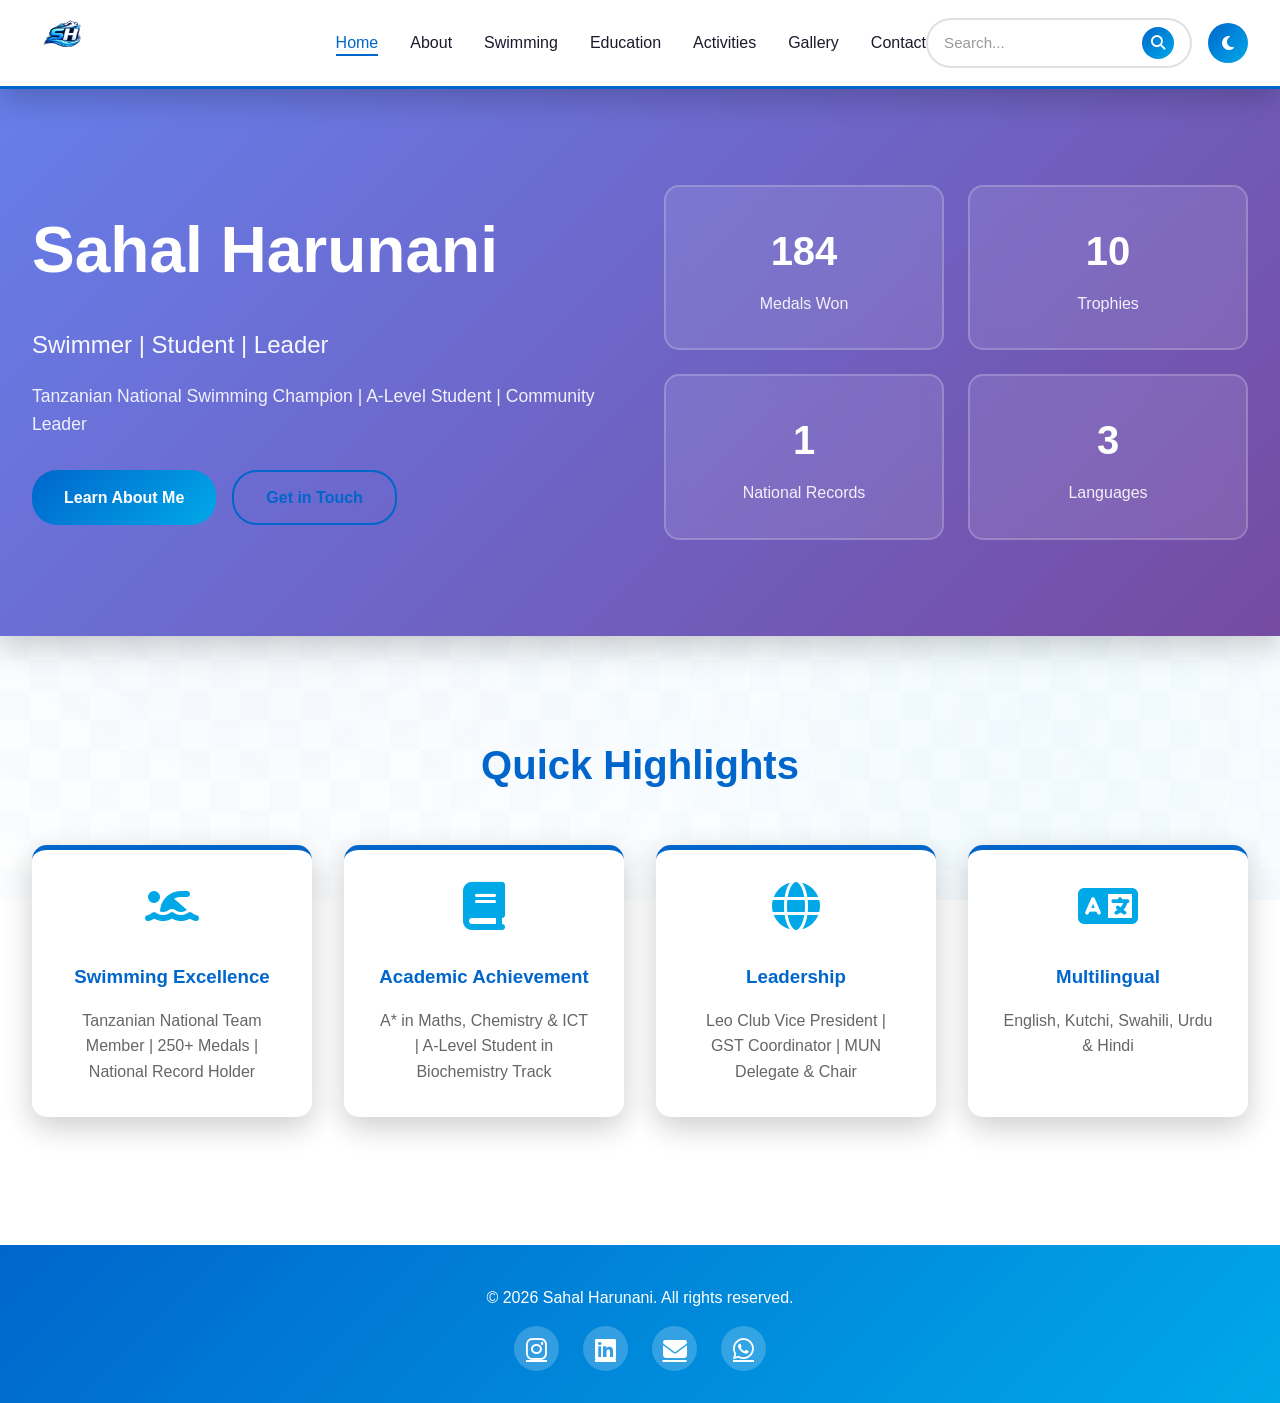
==== index.html @ bb8c703b "Update index.html" ====
<!DOCTYPE html>
<html lang="en">
<head>
    <meta charset="UTF-8">
    <meta name="viewport" content="width=device-width, initial-scale=1.0">
    <title>Sahal Harunani - Portfolio</title>
    <link rel="stylesheet" href="styles.css">
    <link rel="stylesheet" href="https://cdnjs.cloudflare.com/ajax/libs/font-awesome/6.4.0/css/all.min.css">
    <link rel="icon" type="image/x-icon" href="favicon.ico">
</head>
<body>
    <nav class="navbar">
    <div class="nav-container">
        <div class="nav-logo">
            <a href="index.html"><img src="sahallogo.png" style="width: 20%; height: 20%;"><img></a>
        </div>
        <ul class="nav-menu">
            <li><a href="index.html" class="nav-link">Home</a></li>
            <li><a href="about.html" class="nav-link">About</a></li>
            <li><a href="swimming.html" class="nav-link">Swimming</a></li>
            <li><a href="education.html" class="nav-link">Education</a></li>
            <li><a href="activities.html" class="nav-link">Activities</a></li>
            <li><a href="gallery.html" class="nav-link">Gallery</a></li>
            <li><a href="contact.html" class="nav-link">Contact</a></li>
        </ul>
        <div class="nav-controls">
            <div class="search-box-nav">
                <input type="text" id="global-search" class="search-input-nav" placeholder="Search...">
                <button id="search-btn-nav" class="search-btn-nav" title="Search">
                    <i class="fas fa-search"></i>
                </button>
            </div>
            <button id="theme-toggle" class="theme-toggle" title="Toggle Dark Mode">
                <i class="fas fa-moon"></i>
            </button>
            <div class="hamburger">
                <span></span>
                <span></span>
                <span></span>
            </div>
        </div>
    </div>
</nav>

    <section class="hero">
        <div class="hero-content">
            <h1>Sahal Harunani</h1>
            <p class="tagline">Swimmer | Student | Leader</p>
            <p class="subtitle">Tanzanian National Swimming Champion | A-Level Student | Community Leader</p>
            <div class="hero-buttons">
                <a href="about.html" class="btn btn-primary">Learn About Me</a>
                <a href="contact.html" class="btn btn-secondary">Get in Touch</a>
            </div>
        </div>
        <div class="hero-stats">
            <div class="stat-card">
                <h3>250+</h3>
                <p>Medals Won</p>
            </div>
            <div class="stat-card">
                <h3>14</h3>
                <p>Trophies</p>
            </div>
            <div class="stat-card">
                <h3>2</h3>
                <p>National Records </p>
            </div>
            <div class="stat-card">
                <h3>5</h3>
                <p>Languages</p>
            </div>
        </div>
    </section>

    <section class="highlights">
        <h2>Quick Highlights</h2>
        <div class="highlights-grid">
            <div class="highlight-card">
                <i class="fas fa-swimmer"></i>
                <h3>Swimming Excellence</h3>
                <p>Tanzanian National Team Member | 250+ Medals | National Record Holder</p>
            </div>
            <div class="highlight-card">
                <i class="fas fa-book"></i>
                <h3>Academic Achievement</h3>
                <p>A* in Maths, Chemistry & ICT | A-Level Student in Biochemistry Track</p>
            </div>
            <div class="highlight-card">
                <i class="fas fa-globe"></i>
                <h3>Leadership</h3>
                <p>Leo Club Vice President | GST Coordinator | MUN Delegate & Chair</p>
            </div>
            <div class="highlight-card">
                <i class="fas fa-language"></i>
                <h3>Multilingual</h3>
                <p>English, Kutchi, Swahili, Urdu & Hindi</p>
            </div>
        </div>
    </section>

    <footer class="footer">
        <div class="footer-content">
            <p>&copy; 2026 Sahal Harunani. All rights reserved.</p>
            <div class="social-links">
                <a href="https://instagram.com/sahal_harunani08" target="_blank" title="Instagram">
                    <i class="fab fa-instagram"></i>
                </a>
                <a href="https://linkedin.com/in/sahal-harunani-387bb63b5" target="_blank" title="LinkedIn">
                    <i class="fab fa-linkedin"></i>
                </a>
                <a href="mailto:sahalharunani@gmail.com" title="Email">
                    <i class="fas fa-envelope"></i>
                </a>
                <a href="https://wa.me/255787596678" target="_blank" title="WhatsApp">
                    <i class="fab fa-whatsapp"></i>
                </a>
            </div>
        </div>
    </footer>

    <script src="script.js"></script>
</body>
</html>
---- styles.css ----
/* ===== Root Variables ===== */
:root {
    --primary-color: #0066cc;
    --secondary-color: #00a8e8;
    --accent-color: #ff6b6b;
    --success-color: #2ecc71;
    --warning-color: #f39c12;
    --danger-color: #e74c3c;
    --dark-bg: #1a1a2e;
    --dark-text: #ffffff;
    --light-bg: #ffffff;
    --light-text: #1a1a2e;
    --border-color: #e0e0e0;
    --shadow: 0 10px 30px rgba(0, 0, 0, 0.2);
    --transition: all 0.3s ease;
}

/* Light Mode (Default) */
body {
    font-family: 'Segoe UI', Tahoma, Geneva, Verdana, sans-serif;
    line-height: 1.6;
    color: var(--light-text);
    background-color: var(--light-bg);
    transition: var(--transition);
    margin: 0;
    padding: 0;
    overflow-x: hidden;
}

/* Dark Mode */
body.dark-mode {
    background-color: var(--dark-bg);
    color: var(--dark-text);
}

body.dark-mode .navbar {
    background-color: #0f0f23;
    box-shadow: 0 5px 20px rgba(0, 102, 204, 0.1);
}

body.dark-mode .nav-menu a {
    color: #e0e0e0;
}

body.dark-mode .nav-menu a:hover,
body.dark-mode .nav-menu a.active {
    color: var(--secondary-color);
}

body.dark-mode .footer {
    background: linear-gradient(135deg, #0f0f23, #16213e);
    color: #e0e0e0;
}

body.dark-mode .btn-secondary {
    background-color: transparent;
    border-color: #e0e0e0;
    color: #e0e0e0;
}

body.dark-mode .btn-secondary:hover {
    background-color: #e0e0e0;
    color: #1a1a2e;
}

body.dark-mode .card,
body.dark-mode .detail-box,
body.dark-mode .aspiration-card,
body.dark-mode .commitment-card,
body.dark-mode .info-card,
body.dark-mode .contact-form,
body.dark-mode .achievement-card,
body.dark-mode .highlight-card,
body.dark-mode .timeline-content,
body.dark-mode .edu-details,
body.dark-mode .activity-section,
body.dark-mode .volunteer-role,
body.dark-mode .philosophy-card,
body.dark-mode .intro-card,
body.dark-mode .location-card,
body.dark-mode .language-detailed-card,
body.dark-mode .attribute-card,
body.dark-mode .highlight-content,
body.dark-mode .fact-box {
    background-color: #16213e;
    color: #e0e0e0;
    border-color: #0066cc;
}

body.dark-mode .form-group input,
body.dark-mode .form-group textarea {
    background-color: #0f0f23;
    color: #e0e0e0;
    border-color: #0066cc;
}

body.dark-mode .form-group input::placeholder,
body.dark-mode .form-group textarea::placeholder {
    color: #888;
}

body.dark-mode .grade-item {
    background: #0f0f23;
    color: #e0e0e0;
}

body.dark-mode .proficiency {
    background: #0f0f23;
}

body.dark-mode .location-card p,
body.dark-mode .language-description,
body.dark-mode .attribute-card p,
body.dark-mode .highlight-content p,
body.dark-mode .fact-box p,
body.dark-mode .intro-text {
    color: #b0b0b0;
}

body.dark-mode .location-card h3,
body.dark-mode .attribute-card h3,
body.dark-mode .highlight-content h3 {
    color: var(--secondary-color);
}

body.dark-mode .highlight-year {
    color: var(--secondary-color);
}

/* ===== Navigation ===== */
.navbar {
    background-color: var(--light-bg);
    padding: 1rem 0;
    box-shadow: var(--shadow);
    position: sticky;
    top: 0;
    z-index: 1000;
    border-bottom: 3px solid var(--primary-color);
    transition: var(--transition);
}

.nav-container {
    display: flex;
    justify-content: space-between;
    align-items: center;
    max-width: 1400px;
    margin: 0 auto;
    padding: 0 2rem;
}

.nav-logo a {
    font-size: 1.8rem;
    font-weight: bold;
    color: var(--primary-color);
    text-decoration: none;
    transition: var(--transition);
    background: linear-gradient(135deg, var(--primary-color), var(--secondary-color));
    -webkit-background-clip: text;
    -webkit-text-fill-color: transparent;
    background-clip: text;
}

.nav-logo a:hover {
    transform: scale(1.1);
}

.nav-menu {
    display: flex;
    list-style: none;
    gap: 2rem;
    margin: 0;
    padding: 0;
}

.nav-link {
    text-decoration: none;
    color: var(--light-text);
    font-weight: 500;
    position: relative;
    transition: var(--transition);
}

.nav-link:hover,
.nav-link.active {
    color: var(--primary-color);
}

.nav-link::after {
    content: '';
    position: absolute;
    bottom: -5px;
    left: 0;
    width: 0;
    height: 2px;
    background-color: var(--primary-color);
    transition: var(--transition);
}

.nav-link:hover::after,
.nav-link.active::after {
    width: 100%;
}

.nav-controls {
    display: flex;
    gap: 1rem;
    align-items: center;
}

.theme-toggle {
    background: linear-gradient(135deg, var(--primary-color), var(--secondary-color));
    border: none;
    color: white;
    width: 40px;
    height: 40px;
    border-radius: 50%;
    cursor: pointer;
    font-size: 1rem;
    transition: var(--transition);
    display: flex;
    align-items: center;
    justify-content: center;
}

.theme-toggle:hover {
    transform: scale(1.1) rotate(20deg);
}

.hamburger {
    display: none;
    flex-direction: column;
    cursor: pointer;
}

.hamburger span {
    width: 25px;
    height: 3px;
    background-color: var(--primary-color);
    margin: 5px 0;
    transition: var(--transition);
    border-radius: 5px;
}

/* ===== SEARCH BOX NAVIGATION ===== */
.search-box-nav {
    display: flex;
    align-items: center;
    gap: 0.5rem;
    background: white;
    border: 2px solid var(--border-color);
    border-radius: 25px;
    padding: 0.4rem 1rem;
    transition: var(--transition);
}

.search-box-nav:hover {
    border-color: var(--primary-color);
    box-shadow: 0 5px 15px rgba(0, 102, 204, 0.2);
}

.search-box-nav:focus-within {
    border-color: var(--primary-color);
    box-shadow: 0 5px 20px rgba(0, 102, 204, 0.3);
}

.search-input-nav {
    flex: 1;
    min-width: 150;
    border: none;
    background: transparent;
    color: var(--light-text);
    font-size: 0.95rem;
    outline: none;
    padding: 0.5rem 0;
}

.search-input-nav::placeholder {
    color: #999;
}

.search-btn-nav {
    background: linear-gradient(135deg, var(--primary-color), var(--secondary-color));
    border: none;
    color: white;
    width: 32px;
    height: 32px;
    border-radius: 50%;
    cursor: pointer;
    display: flex;
    align-items: center;
    justify-content: center;
    transition: var(--transition);
    font-size: 0.9rem;
}

.search-btn-nav:hover {
    transform: scale(1.1);
    box-shadow: 0 5px 15px rgba(0, 102, 204, 0.3);
}

.search-btn-nav:active {
    transform: scale(0.95);
}

/* Dark Mode Search Box */
body.dark-mode .search-box-nav {
    background: #0f0f23;
    border-color: #0066cc;
}

body.dark-mode .search-box-nav:hover {
    border-color: var(--secondary-color);
}

body.dark-mode .search-box-nav:focus-within {
    border-color: var(--secondary-color);
    box-shadow: 0 5px 20px rgba(0, 168, 232, 0.3);
}

body.dark-mode .search-input-nav {
    color: #e0e0e0;
}

body.dark-mode .search-input-nav::placeholder {
    color: #666;
}

/* Search Results Modal */
.search-results-modal {
    position: fixed;
    top: 70px;
    left: 0;
    right: 0;
    background: white;
    border-bottom: 2px solid var(--primary-color);
    max-height: 600px;
    overflow-y: auto;
    z-index: 999;
    display: none;
    box-shadow: 0 10px 40px rgba(0, 0, 0, 0.15);
    animation: slideDown 0.3s ease-out;
}

.search-results-modal.active {
    display: block;
}

.search-results-container {
    max-width: 1400px;
    margin: 0 auto;
    padding: 2rem;
}

.search-results-header {
    display: flex;
    justify-content: space-between;
    align-items: center;
    margin-bottom: 1.5rem;
    padding-bottom: 1rem;
    border-bottom: 2px solid var(--border-color);
}

.search-results-header h3 {
    margin: 0;
    color: var(--primary-color);
    font-size: 1.3rem;
}

.search-close-btn {
    background: none;
    border: none;
    font-size: 1.5rem;
    color: #999;
    cursor: pointer;
    transition: var(--transition);
}

.search-close-btn:hover {
    color: var(--primary-color);
}

.search-results-grid {
    display: grid;
    grid-template-columns: repeat(auto-fit, minmax(300px, 1fr));
    gap: 1.5rem;
}

.search-result-item {
    background: white;
    border: 2px solid var(--border-color);
    border-radius: 10px;
    padding: 1.5rem;
    transition: var(--transition);
    cursor: pointer;
}

.search-result-item:hover {
    border-color: var(--primary-color);
    box-shadow: 0 10px 25px rgba(0, 102, 204, 0.2);
    transform: translateY(-5px);
}

.search-result-title {
    color: var(--primary-color);
    font-weight: 600;
    font-size: 1.1rem;
    margin: 0 0 0.5rem 0;
}

.search-result-category {
    display: inline-block;
    background: var(--primary-color);
    color: white;
    padding: 0.3rem 0.8rem;
    border-radius: 15px;
    font-size: 0.8rem;
    font-weight: 600;
    margin-bottom: 0.8rem;
}

.search-result-text {
    color: #666;
    font-size: 0.95rem;
    margin: 0;
    line-height: 1.5;
}

.search-no-results {
    text-align: center;
    padding: 2rem;
    color: #999;
}

.search-no-results i {
    font-size: 3rem;
    margin-bottom: 1rem;
    opacity: 0.5;
}

/* Dark Mode Search Results */
body.dark-mode .search-results-modal {
    background: #16213e;
    border-bottom-color: var(--secondary-color);
}

body.dark-mode .search-results-header {
    border-bottom-color: #0f0f23;
}

body.dark-mode .search-results-header h3 {
    color: var(--secondary-color);
}

body.dark-mode .search-result-item {
    background: #0f0f23;
    border-color: #0066cc;
}

body.dark-mode .search-result-item:hover {
    border-color: var(--secondary-color);
    box-shadow: 0 10px 25px rgba(0, 168, 232, 0.2);
}

body.dark-mode .search-result-title {
    color: var(--secondary-color);
}

body.dark-mode .search-result-text {
    color: #b0b0b0;
}

body.dark-mode .search-no-results {
    color: #666;
}

/* ===== ELEGANT BACKGROUND DESIGN ===== */
body::before {
    content: '';
    position: fixed;
    top: 0;
    left: 0;
    width: 100%;
    height: 100%;
    background: 
        radial-gradient(circle at 20% 50%, rgba(0, 102, 204, 0.05) 0%, transparent 50%),
        radial-gradient(circle at 80% 80%, rgba(0, 168, 232, 0.05) 0%, transparent 50%),
        radial-gradient(circle at 40% 0%, rgba(102, 126, 234, 0.03) 0%, transparent 60%);
    pointer-events: none;
    z-index: -1;
}

body.dark-mode::before {
    background: 
        radial-gradient(circle at 20% 50%, rgba(0, 168, 232, 0.08) 0%, transparent 50%),
        radial-gradient(circle at 80% 80%, rgba(0, 102, 204, 0.08) 0%, transparent 50%),
        radial-gradient(circle at 40% 0%, rgba(102, 126, 234, 0.06) 0%, transparent 60%);
}

/* Subtle Pattern Background */
body::after {
    content: '';
    position: fixed;
    top: 0;
    left: 0;
    width: 100%;
    height: 100%;
    background-image: 
        linear-gradient(45deg, rgba(0, 102, 204, 0.01) 25%, transparent 25%),
        linear-gradient(-45deg, rgba(0, 102, 204, 0.01) 25%, transparent 25%),
        linear-gradient(45deg, transparent 75%, rgba(0, 102, 204, 0.01) 75%),
        linear-gradient(-45deg, transparent 75%, rgba(0, 102, 204, 0.01) 75%);
    background-size: 60px 60px;
    background-position: 0 0, 0 30px, 30px -30px, -30px 0px;
    pointer-events: none;
    z-index: -1;
}

body.dark-mode::after {
    background-image: 
        linear-gradient(45deg, rgba(0, 168, 232, 0.02) 25%, transparent 25%),
        linear-gradient(-45deg, rgba(0, 168, 232, 0.02) 25%, transparent 25%),
        linear-gradient(45deg, transparent 75%, rgba(0, 168, 232, 0.02) 75%),
        linear-gradient(-45deg, transparent 75%, rgba(0, 168, 232, 0.02) 75%);
}

/* ===== MOBILE FIX (UPDATED) ===== */

@media (max-width: 768px) {
    .nav-container {
        display: flex;
        align-items: center;
        justify-content: space-between;
        flex-wrap: nowrap; /* ❗ keep everything in one line */
    }

    .nav-controls {
        display: flex;
        align-items: center;
        gap: 0.3rem;
    }

    .search-box-nav {
        display: flex;
        flex: 0 1 200px;   /* 🔥 controls width */
        max-width: 200px;
        padding: 0.2rem 0.4rem;
    }

    .search-input-nav {
        flex: 1;
        min-width: 0;  /* 🔥 fixes mobile overflow */
        font-size: 0.85rem;
    }

    .search-btn-nav {
        width: 26px;
        height: 26px;
        font-size: 0.75rem;
    }

    .nav-menu {
        gap: 0.8rem;
    }

    .search-results-modal {
        top: 60px;
    }

    .search-results-container {
        padding: 1.5rem;
    }

    .search-results-grid {
        grid-template-columns: 1fr;
    }
}

/* ===== Buttons ===== */
.btn {
    padding: 0.8rem 2rem;
    border: none;
    border-radius: 25px;
    cursor: pointer;
    font-size: 1rem;
    font-weight: 600;
    transition: var(--transition);
    display: inline-flex;
    align-items: center;
    justify-content: center;
    gap: 0.5rem;
    text-decoration: none;
}

.btn-primary {
    background: linear-gradient(135deg, var(--primary-color), var(--secondary-color));
    color: white;
}

.btn-primary:hover {
    transform: translateY(-3px);
    box-shadow: 0 15px 30px rgba(0, 102, 204, 0.4);
}

.btn-secondary {
    background-color: transparent;
    border: 2px solid var(--primary-color);
    color: var(--primary-color);
}

.btn-secondary:hover {
    background-color: var(--primary-color);
    color: white;
}

/* ===== Hero Section ===== */
.hero {
    background: linear-gradient(135deg, #667eea 0%, #764ba2 100%);
    color: white;
    padding: 6rem 2rem;
    text-align: center;
    display: grid;
    grid-template-columns: 1fr 1fr;
    gap: 3rem;
    align-items: center;
    box-shadow: var(--shadow);
}

.hero-content {
    text-align: left;
    animation: slideInLeft 0.8s ease-out;
}

.hero h1 {
    font-size: 4rem;
    margin: 0;
    margin-bottom: 0.5rem;
    font-weight: bold;
}

.tagline {
    font-size: 1.5rem;
    margin-bottom: 0.5rem;
    opacity: 0.95;
}

.subtitle {
    font-size: 1.1rem;
    margin-bottom: 2rem;
    opacity: 0.9;
}

.hero-buttons {
    display: flex;
    gap: 1rem;
    flex-wrap: wrap;
}

.hero-stats {
    display: grid;
    grid-template-columns: 1fr 1fr;
    gap: 1.5rem;
    animation: slideInRight 0.8s ease-out;
}

.stat-card {
    background: rgba(255, 255, 255, 0.1);
    padding: 2rem;
    border-radius: 15px;
    backdrop-filter: blur(10px);
    border: 2px solid rgba(255, 255, 255, 0.2);
    transition: var(--transition);
}

.stat-card:hover {
    background: rgba(255, 255, 255, 0.2);
    transform: translateY(-5px);
}

.stat-card h3 {
    font-size: 2.5rem;
    margin: 0 0 0.5rem 0;
    color: #fff;
}

.stat-card p {
    margin: 0;
    font-size: 1rem;
    opacity: 0.9;
}

/* ===== Highlights Section ===== */
.highlights {
    padding: 4rem 2rem;
    max-width: 1400px;
    margin: 0 auto;
}

.highlights h2,
.achievements-section h2,
.journey-timeline h2,
.aspirations-section h2,
.languages-section h2,
.competitions-section h2,
.pb-section h2,
.summary-section h2,
.activity-section h2,
.languages-intro-section h2,
.attributes-section h2,
.highlights-intro-section h2,
.vision-section h2,
.quick-facts-section h2,
.journey-section h2 {
    text-align: center;
    font-size: 2.5rem;
    margin-bottom: 3rem;
    color: var(--primary-color);
}

.highlights-grid {
    display: grid;
    grid-template-columns: repeat(auto-fit, minmax(250px, 1fr));
    gap: 2rem;
}

.highlight-card {
    background: white;
    padding: 2rem;
    border-radius: 15px;
    box-shadow: var(--shadow);
    text-align: center;
    transition: var(--transition);
    border-top: 5px solid var(--primary-color);
}

.highlight-card:hover {
    transform: translateY(-10px);
    box-shadow: 0 20px 40px rgba(0, 0, 0, 0.3);
}

.highlight-card i {
    font-size: 3rem;
    color: var(--secondary-color);
    margin-bottom: 1rem;
}

.highlight-card h3 {
    color: var(--primary-color);
    margin: 1rem 0;
}

.highlight-card p {
    color: #666;
    margin: 0;
}

/* ===== Page Header ===== */
.page-header {
    background: linear-gradient(135deg, var(--primary-color), var(--secondary-color));
    color: white;
    padding: 4rem 2rem;
    text-align: center;
    margin-bottom: 3rem;
}

.page-header h1 {
    font-size: 3rem;
    margin: 0 0 1rem 0;
    animation: slideDown 0.6s ease-out;
}

.page-header p {
    font-size: 1.2rem;
    margin: 0;
    opacity: 0.95;
}

/* ===== About Content ===== */
.about-content {
    max-width: 1100px;
    margin: 0 auto;
    padding: 2rem;
}

.intro-section {
    margin-bottom: 3rem;
}

.intro-card {
    background: white;
    padding: 3rem;
    border-radius: 15px;
    box-shadow: var(--shadow);
    border-left: 5px solid var(--primary-color);
    animation: slideInUp 0.6s ease-out;
}

.intro-card h2 {
    color: var(--primary-color);
    margin-top: 0;
    font-size: 2.2rem;
}

.intro-text {
    color: #555;
    line-height: 1.8;
    font-size: 1.1rem;
    margin: 0;
}

.intro-text strong {
    color: var(--primary-color);
}

/* ===== Journey Section ===== */
.journey-section {
    margin-bottom: 4rem;
}

.journey-section h2 {
    text-align: center;
    color: var(--primary-color);
    font-size: 2rem;
    margin-bottom: 2rem;
}

.journey-map {
    display: grid;
    grid-template-columns: repeat(auto-fit, minmax(280px, 1fr));
    gap: 2rem;
}

.location-card {
    background: white;
    padding: 2rem;
    border-radius: 15px;
    box-shadow: var(--shadow);
    text-align: center;
    transition: var(--transition);
    border-top: 5px solid var(--secondary-color);
}

.location-card:hover {
    transform: translateY(-10px);
    box-shadow: 0 20px 40px rgba(0, 0, 0, 0.3);
}

.location-icon {
    width: 80px;
    height: 80px;
    background: linear-gradient(135deg, var(--primary-color), var(--secondary-color));
    border-radius: 50%;
    display: flex;
    align-items: center;
    justify-content: center;
    margin: 0 auto 1rem;
    font-size: 2rem;
    color: white;
}

.location-card h3 {
    color: var(--primary-color);
    margin: 1rem 0 0.5rem 0;
}

.location-card p {
    color: #666;
    margin: 0.5rem 0;
    font-size: 0.95rem;
}

.timeline-date {
    font-weight: bold;
    color: var(--secondary-color);
    font-size: 0.9rem;
}

.description {
    color: #777;
    font-size: 0.95rem;
    line-height: 1.6;
}

/* ===== Languages Intro Section ===== */
.languages-intro-section {
    margin-bottom: 4rem;
}

.languages-intro-section h2 {
    text-align: center;
    color: var(--primary-color);
    font-size: 2rem;
    margin-bottom: 1rem;
}

.section-intro {
    text-align: center;
    color: #666;
    font-size: 1.1rem;
    margin-bottom: 2rem;
    max-width: 700px;
    margin-left: auto;
    margin-right: auto;
}

.languages-detailed-grid {
    display: grid;
    grid-template-columns: repeat(auto-fit, minmax(220px, 1fr));
    gap: 2rem;
}

.language-detailed-card {
    background: white;
    padding: 2rem;
    border-radius: 15px;
    box-shadow: var(--shadow);
    position: relative;
    transition: var(--transition);
    border-top: 5px solid var(--primary-color);
}

.language-detailed-card.fluent {
    border-top-color: var(--success-color);
}

.language-detailed-card.advanced {
    border-top-color: var(--secondary-color);
}

.language-detailed-card.intermediate {
    border-top-color: var(--warning-color);
}

.language-detailed-card:hover {
    transform: translateY(-10px);
    box-shadow: 0 20px 40px rgba(0, 0, 0, 0.3);
}

.language-badge {
    position: absolute;
    top: 10px;
    right: 10px;
    padding: 0.4rem 0.8rem;
    background: linear-gradient(135deg, var(--primary-color), var(--secondary-color));
    color: white;
    border-radius: 20px;
    font-size: 0.75rem;
    font-weight: bold;
}

.language-detailed-card h3 {
    color: var(--primary-color);
    margin: 0 0 0.5rem 0;
    font-size: 1.3rem;
}

.language-description {
    color: #666;
    font-size: 0.95rem;
    margin-bottom: 1rem;
}

.language-level {
    background: #f0f0f0;
    height: 10px;
    border-radius: 10px;
    overflow: hidden;
}

.level-bar {
    height: 100%;
    background: linear-gradient(90deg, var(--primary-color), var(--secondary-color));
    border-radius: 10px;
    animation: slideRight 0.8s ease-out;
}

/* ===== Attributes Section ===== */
.attributes-section {
    margin-bottom: 4rem;
}

.attributes-section h2 {
    text-align: center;
    color: var(--primary-color);
    font-size: 2rem;
    margin-bottom: 2rem;
}

.attributes-grid {
    display: grid;
    grid-template-columns: repeat(auto-fit, minmax(250px, 1fr));
    gap: 2rem;
}

.attribute-card {
    background: white;
    padding: 2rem;
    border-radius: 15px;
    box-shadow: var(--shadow);
    text-align: center;
    transition: var(--transition);
    border-top: 5px solid var(--primary-color);
}

.attribute-card:hover {
    transform: translateY(-10px);
    box-shadow: 0 20px 40px rgba(0, 0, 0, 0.3);
}

.attribute-card i {
    font-size: 2.5rem;
    color: var(--secondary-color);
    margin-bottom: 1rem;
}

.attribute-card h3 {
    color: var(--primary-color);
    margin: 1rem 0;
}

.attribute-card p {
    color: #666;
    font-size: 0.95rem;
    line-height: 1.6;
}

/* ===== Highlights Timeline ===== */
.highlights-intro-section {
    margin-bottom: 4rem;
}

.highlights-intro-section h2 {
    text-align: center;
    color: var(--primary-color);
    font-size: 2rem;
    margin-bottom: 2rem;
}

.highlights-timeline {
    position: relative;
}

.highlights-timeline::before {
    content: '';
    position: absolute;
    left: 50%;
    top: 0;
    bottom: 0;
    width: 3px;
    background: linear-gradient(180deg, var(--primary-color), var(--secondary-color));
    transform: translateX(-50%);
}

.highlight-item {
    display: grid;
    grid-template-columns: 1fr 1fr;
    gap: 2rem;
    margin-bottom: 3rem;
    position: relative;
}

.highlight-item:nth-child(even) {
    direction: rtl;
}

.highlight-item:nth-child(even) .highlight-content {
    direction: ltr;
}

.highlight-year {
    text-align: right;
    font-size: 1.8rem;
    font-weight: bold;
    color: var(--primary-color);
    padding-right: 2rem;
    padding-top: 1rem;
}

.highlight-item:nth-child(even) .highlight-year {
    text-align: left;
    padding-right: 0;
    padding-left: 2rem;
}

.highlight-content {
    background: white;
    padding: 1.5rem;
    border-radius: 10px;
    box-shadow: var(--shadow);
    border-left: 5px solid var(--secondary-color);
    transition: var(--transition);
}

.highlight-content:hover {
    transform: translateY(-5px);
    box-shadow: 0 15px 30px rgba(0, 0, 0, 0.2);
}

.highlight-content h3 {
    color: var(--primary-color);
    margin-top: 0;
}

.highlight-content p {
    color: #666;
    margin: 0.5rem 0 0 0;
}

/* ===== Vision Section ===== */
.vision-section {
    margin-bottom: 4rem;
}

.vision-section h2 {
    text-align: center;
    color: var(--primary-color);
    font-size: 2rem;
    margin-bottom: 2rem;
}

.vision-grid {
    display: grid;
    grid-template-columns: repeat(auto-fit, minmax(250px, 1fr));
    gap: 2rem;
}

.vision-card {
    background: linear-gradient(135deg, #667eea 0%, #764ba2 100%);
    color: white;
    padding: 2rem;
    border-radius: 15px;
    box-shadow: var(--shadow);
    text-align: center;
    transition: var(--transition);
}

.vision-card:hover {
    transform: translateY(-10px);
    box-shadow: 0 20px 40px rgba(102, 126, 234, 0.4);
}

.vision-card h3 {
    margin: 0 0 1rem 0;
    font-size: 1.3rem;
}

.vision-card p {
    margin: 0;
    opacity: 0.95;
    line-height: 1.6;
}

/* ===== Quick Facts Section ===== */
.quick-facts-section {
    margin-bottom: 3rem;
}

.quick-facts-section h2 {
    text-align: center;
    color: var(--primary-color);
    font-size: 2rem;
    margin-bottom: 2rem;
}

.facts-grid {
    display: grid;
    grid-template-columns: repeat(auto-fit, minmax(200px, 1fr));
    gap: 1.5rem;
}

.fact-box {
    background: white;
    padding: 1.5rem;
    border-radius: 10px;
    box-shadow: var(--shadow);
    text-align: center;
    transition: var(--transition);
    border-top: 4px solid var(--secondary-color);
}

.fact-box:hover {
    transform: translateY(-5px);
    box-shadow: 0 15px 30px rgba(0, 0, 0, 0.2);
}

.fact-box i {
    font-size: 2rem;
    color: var(--secondary-color);
    margin-bottom: 0.5rem;
    display: block;
}

.fact-box p {
    color: #555;
    margin: 0;
    line-height: 1.6;
}

.fact-box strong {
    color: var(--primary-color);
}

/* ===== Swimming Content ===== */
.swimming-content {
    max-width: 1100px;
    margin: 0 auto;
    padding: 2rem;
}

.journey-timeline {
    margin-bottom: 4rem;
}

.journey-timeline h2 {
    color: var(--primary-color);
    font-size: 2rem;
    margin-bottom: 2rem;
}

.timeline-item {
    display: grid;
    grid-template-columns: 120px 1fr;
    gap: 2rem;
    margin-bottom: 2rem;
    position: relative;
}

.timeline-marker {
    background: linear-gradient(135deg, var(--primary-color), var(--secondary-color));
    color: white;
    width: 120px;
    height: 120px;
    border-radius: 50%;
    display: flex;
    align-items: center;
    justify-content: center;
    font-size: 1.5rem;
    font-weight: bold;
    box-shadow: var(--shadow);
    position: sticky;
    top: 100px;
}

.timeline-content {
    background: white;
    padding: 2rem;
    border-radius: 10px;
    box-shadow: var(--shadow);
    border-left: 5px solid var(--primary-color);
    transition: var(--transition);
}

.timeline-content:hover {
    transform: translateX(10px);
}

.timeline-content h3 {
    color: var(--primary-color);
    margin-top: 0;
}

/* ===== Achievements Section ===== */
.achievements-section {
    margin: 3rem 0;
}

.achievements-grid {
    display: grid;
    grid-template-columns: repeat(auto-fit, minmax(220px, 1fr));
    gap: 2rem;
}

.achievement-card {
    background: white;
    padding: 2rem;
    border-radius: 15px;
    box-shadow: var(--shadow);
    text-align: center;
    transition: var(--transition);
    border-top: 5px solid var(--secondary-color);
}

.achievement-card:hover {
    transform: translateY(-10px);
    box-shadow: 0 20px 40px rgba(0, 0, 0, 0.3);
}

.achievement-card i {
    font-size: 3rem;
    color: var(--secondary-color);
    margin-bottom: 1rem;
}

.achievement-card h3 {
    color: var(--primary-color);
    margin: 1rem 0;
}

.achievement-card p {
    color: #666;
    margin: 0;
}

/* ===== Competitions Section ===== */
.competitions-section {
    margin-bottom: 3rem;
}

.competitions-list {
    background: white;
    padding: 2rem;
    border-radius: 10px;
    box-shadow: var(--shadow);
    list-style-position: inside;
    border-left: 5px solid var(--primary-color);
}

.competitions-list li {
    padding: 1rem 0;
    color: #333;
    border-bottom: 1px solid #eee;
    transition: var(--transition);
}

.competitions-list li:last-child {
    border-bottom: none;
}

.competitions-list li:hover {
    color: var(--primary-color);
    padding-left: 1rem;
}

/* ===== Blog Section ===== */
.blog-section {
    margin: 3rem 0;
}

.philosophy-card {
    background: linear-gradient(135deg, #667eea 0%, #764ba2 100%);
    color: white;
    padding: 3rem;
    border-radius: 15px;
    box-shadow: var(--shadow);
    text-align: center;
}

.philosophy-text {
    font-size: 1.2rem;
    font-style: italic;
    margin: 0;
    line-height: 1.8;
}

/* ===== PERSONAL BEST TIMES SECTION - PROFESSIONAL TABLE DESIGN ===== */

.pb-section {
    margin-bottom: 3rem;
}

.pb-header {
    text-align: center;
    margin-bottom: 2rem;
}

.pb-header h2 {
    font-size: 2.8rem;
    color: var(--primary-color);
    margin: 0 0 1rem 0;
    display: flex;
    align-items: center;
    justify-content: center;
    gap: 1rem;
    animation: slideDown 0.6s ease-out;
}

.pb-header h2 i {
    font-size: 2.5rem;
}

.pb-subtitle {
    color: #666;
    font-size: 1.1rem;
    margin: 0;
}

/* ===== TABS ===== */
.pb-tabs {
    display: flex;
    gap: 1rem;
    justify-content: center;
    margin-bottom: 2.5rem;
    flex-wrap: wrap;
}

.pb-tab-btn {
    padding: 1rem 2rem;
    border: 2px solid var(--border-color);
    background: white;
    color: var(--light-text);
    font-size: 1rem;
    font-weight: 600;
    border-radius: 10px;
    cursor: pointer;
    transition: var(--transition);
    display: flex;
    align-items: center;
    gap: 0.8rem;
}

.pb-tab-btn:hover {
    border-color: var(--primary-color);
    color: var(--primary-color);
    transform: translateY(-2px);
}

.pb-tab-btn.active {
    background: linear-gradient(135deg, #0066cc, #00a8e8);
    color: white;
    border-color: #0066cc;
    box-shadow: 0 10px 30px rgba(0, 102, 204, 0.3);
}

.pb-tab-content {
    display: none;
    animation: fadeIn 0.5s ease-out;
}

.pb-tab-content.active {
    display: block;
}

/* ===== SWIMMING TABLE STYLES ===== */
.swimming-table {
    background: white;
    border-radius: 15px;
    overflow: hidden;
    box-shadow: 0 10px 40px rgba(0, 0, 0, 0.1);
    border-top: 5px solid #0066cc;
}

.table-header {
    background: linear-gradient(135deg, #0066cc 0%, #00a8e8 100%);
    color: white;
    display: grid;
    grid-template-columns: 2fr 1fr 1fr;
    gap: 0;
    padding: 0;
    font-weight: 700;
    text-transform: uppercase;
    letter-spacing: 1px;
}

.table-header .table-cell {
    padding: 1.5rem 2rem;
    border-right: 1px solid rgba(255, 255, 255, 0.1);
}

.table-header .table-cell:last-child {
    border-right: none;
}

.table-cell {
    padding: 1.2rem 2rem;
    display: flex;
    align-items: center;
}

/* ===== SECTION TITLES ===== */
.table-section-title {
    background: #f5f5f5;
    padding: 1rem 2rem;
    font-weight: 700;
    color: #0066cc;
    text-transform: uppercase;
    letter-spacing: 0.5px;
    font-size: 0.95rem;
    margin-top: 0.5rem;
}

/* ===== TABLE ROWS ===== */
.table-row {
    display: grid;
    grid-template-columns: 2fr 1fr 1fr;
    gap: 0;
    border-bottom: 1px solid #e0e0e0;
    background: white;
    transition: var(--transition);
}

.table-row:hover {
    background: #f8f9fa;
}

.table-row.record-row {
    background: #fff3e0;
}

.table-row.record-row:hover {
    background: #ffe0b2;
}

.event-cell {
    display: flex;
    align-items: center;
    gap: 1rem;
    font-weight: 600;
}

.event-name {
    color: #0066cc;
    font-size: 1.05rem;
}

.record-badge {
    display: inline-flex;
    align-items: center;
    gap: 0.5rem;
    background: linear-gradient(135deg, #ff6b6b, #ee5a5a);
    color: white;
    padding: 0.4rem 0.9rem;
    border-radius: 20px;
    font-size: 0.75rem;
    font-weight: 700;
    text-transform: uppercase;
    letter-spacing: 0.5px;
}

.record-badge i {
    font-size: 0.8rem;
}

.time-cell {
    justify-content: center;
    font-weight: 700;
}

.time-value {
    color: #ff6b6b;
    font-size: 1.3rem;
    font-family: 'Courier New', monospace;
    letter-spacing: 1px;
}

.time-value.record-time {
    color: #ff6b6b;
    font-size: 1.4rem;
}

.date-cell {
    justify-content: flex-end;
}

.date-value {
    color: #00a8e8;
    font-weight: 600;
}

/* ===== DARK MODE ===== */
body.dark-mode .swimming-table {
    background: #16213e;
    border-top-color: #00a8e8;
}

body.dark-mode .table-header {
    background: linear-gradient(135deg, #00a8e8 0%, #0066cc 100%);
}

body.dark-mode .table-section-title {
    background: #0f0f23;
    color: #00a8e8;
}

body.dark-mode .table-row {
    background: #16213e;
    border-bottom-color: #0f0f23;
}

body.dark-mode .table-row:hover {
    background: #1a2a4e;
}

body.dark-mode .table-row.record-row {
    background: #1a2a4e;
}

body.dark-mode .table-row.record-row:hover {
    background: #1f3050;
}

body.dark-mode .event-name {
    color: #00a8e8;
}

body.dark-mode .time-value {
    color: #ff8787;
}

body.dark-mode .date-value {
    color: #4dd0e1;
}

body.dark-mode .pb-tab-btn {
    background: #0f0f23;
    color: #e0e0e0;
    border-color: #0066cc;
}

body.dark-mode .pb-tab-btn:hover {
    border-color: #00a8e8;
    color: #00a8e8;
}

body.dark-mode .pb-tab-btn.active {
    background: linear-gradient(135deg, #00a8e8, #0066cc);
    color: white;
    border-color: #00a8e8;
}

body.dark-mode .pb-subtitle {
    color: #999;
}

/* ===== RESPONSIVE DESIGN ===== */
@media (max-width: 1024px) {
    .table-header {
        grid-template-columns: 1.5fr 1fr 1fr;
    }

    .table-row {
        grid-template-columns: 1.5fr 1fr 1fr;
    }

    .table-header .table-cell,
    .table-cell {
        padding: 1rem 1.5rem;
    }

    .event-name {
        font-size: 1rem;
    }

    .time-value {
        font-size: 1.2rem;
    }
}

@media (max-width: 768px) {
    .pb-header h2 {
        font-size: 2rem;
    }

    .pb-header h2 i {
        font-size: 1.8rem;
    }

    .table-header {
        grid-template-columns: 1fr 1fr 1fr;
    }

    .table-row {
        grid-template-columns: 1fr 1fr 1fr;
    }

    .table-header .table-cell,
    .table-cell {
        padding: 0.9rem 1rem;
        font-size: 0.95rem;
    }

    .table-section-title {
        padding: 0.8rem 1rem;
        font-size: 0.9rem;
    }

    .event-name {
        font-size: 0.95rem;
    }

    .time-value {
        font-size: 1.1rem;
    }

    .record-badge {
        padding: 0.3rem 0.7rem;
        font-size: 0.7rem;
    }

    .pb-tabs {
        gap: 0.8rem;
    }

    .pb-tab-btn {
        padding: 0.8rem 1.5rem;
        font-size: 0.9rem;
    }
}

@media (max-width: 600px) {
    .pb-header h2 {
        font-size: 1.6rem;
        flex-direction: column;
        gap: 0.5rem;
    }

    .pb-header h2 i {
        font-size: 1.4rem;
    }

    .table-header {
        grid-template-columns: 1fr 0.8fr 0.8fr;
        font-size: 0.8rem;
    }

    .table-row {
        grid-template-columns: 1fr 0.8fr 0.8fr;
    }

    .table-header .table-cell,
    .table-cell {
        padding: 0.7rem 0.8rem;
    }

    .event-name {
        font-size: 0.9rem;
    }

    .time-value {
        font-size: 1rem;
    }

    .date-value {
        font-size: 0.9rem;
    }

    .record-badge {
        padding: 0.2rem 0.5rem;
        font-size: 0.65rem;
        gap: 0.3rem;
    }

    .table-section-title {
        padding: 0.6rem 0.8rem;
        font-size: 0.8rem;
    }

    .pb-tabs {
        flex-direction: column;
    }

    .pb-tab-btn {
        width: 100%;
        justify-content: center;
        padding: 0.8rem 1rem;
        font-size: 0.9rem;
    }
}

/* ===== Education Content ===== */
.education-content {
    max-width: 1100px;
    margin: 0 auto;
    padding: 2rem;
}

.education-timeline {
    margin-bottom: 3rem;
}

.education-timeline h2 {
    color: var(--primary-color);
    font-size: 2rem;
    margin-bottom: 2rem;
}

.edu-item {
    display: grid;
    grid-template-columns: 80px 1fr;
    gap: 2rem;
    margin-bottom: 2rem;
}

.edu-marker {
    background: linear-gradient(135deg, var(--primary-color), var(--secondary-color));
    color: white;
    width: 80px;
    height: 80px;
    border-radius: 50%;
    display: flex;
    align-items: center;
    justify-content: center;
    font-size: 1.8rem;
    box-shadow: var(--shadow);
}

.edu-details {
    background: white;
    padding: 2rem;
    border-radius: 10px;
    box-shadow: var(--shadow);
    border-left: 5px solid var(--primary-color);
}

.edu-details h3 {
    color: var(--primary-color);
    margin-top: 0;
}

.institution {
    color: var(--secondary-color);
    font-weight: bold;
    margin: 0.5rem 0;
}

.duration {
    color: #888;
    font-size: 0.9rem;
    margin: 0.5rem 0;
}

.subjects {
    color: #555;
    margin: 0.5rem 0;
}

.description {
    color: #666;
    margin: 1rem 0 0 0;
}

.grades-grid {
    display: grid;
    grid-template-columns: repeat(auto-fit, minmax(140px, 1fr));
    gap: 1rem;
    margin-top: 1.5rem;
}

.grade-item {
    display: flex;
    justify-content: space-between;
    align-items: center;
    padding: 0.8rem;
    background: #f0f0f0;
    border-radius: 8px;
    transition: var(--transition);
}

.grade-item:hover {
    background: #e0e0e0;
}

.grade-item .subject {
    font-weight: 500;
    color: #333;
    flex: 1;
}

.grade {
    font-weight: bold;
    padding: 0.3rem 0.8rem;
    border-radius: 5px;
    color: white;
    font-size: 0.9rem;
}

.grade-a {
    background-color: var(--success-color);
}

.grade-b {
    background-color: #3498db;
}

.grade-c {
    background-color: #f39c12;
}

/* ===== Aspirations Section ===== */
.aspirations-section {
    margin: 3rem 0;
}

.aspirations-section h2 {
    text-align: center;
    color: var(--primary-color);
    font-size: 2rem;
    margin-bottom: 2rem;
}

.aspirations-grid {
    display: grid;
    grid-template-columns: repeat(auto-fit, minmax(200px, 1fr));
    gap: 2rem;
}

.aspiration-card {
    background: white;
    padding: 2rem;
    border-radius: 10px;
    box-shadow: var(--shadow);
    text-align: center;
    transition: var(--transition);
    border-top: 5px solid var(--primary-color);
}

.aspiration-card:hover {
    transform: translateY(-10px);
    box-shadow: 0 20px 40px rgba(0, 0, 0, 0.3);
}

.aspiration-card i {
    font-size: 2.5rem;
    color: var(--secondary-color);
    margin-bottom: 1rem;
}

.aspiration-card h3 {
    color: var(--primary-color);
    margin: 1rem 0;
}

/* ===== Languages Section ===== */
.languages-section {
    margin: 3rem 0;
}

.languages-section h2 {
    text-align: center;
    color: var(--primary-color);
    font-size: 2rem;
    margin-bottom: 2rem;
}

.languages-grid {
    display: grid;
    grid-template-columns: repeat(auto-fit, minmax(200px, 1fr));
    gap: 2rem;
}

.language-card {
    background: white;
    padding: 2rem;
    border-radius: 10px;
    box-shadow: var(--shadow);
    border-top: 5px solid var(--secondary-color);
    transition: var(--transition);
}

.language-card:hover {
    transform: translateY(-5px);
    box-shadow: 0 15px 35px rgba(0, 0, 0, 0.2);
}

.language-card h3 {
    color: var(--primary-color);
    margin-top: 0;
}

.proficiency {
    background: #f0f0f0;
    height: 8px;
    border-radius: 10px;
    margin: 1rem 0;
    overflow: hidden;
}

.bar {
    height: 100%;
    border-radius: 10px;
    transition: width 0.5s ease;
}

.language-card p {
    text-align: center;
    color: #666;
    margin: 0.5rem 0 0 0;
}

/* ===== Activities Content ===== */
.activities-content {
    max-width: 1100px;
    margin: 0 auto;
    padding: 2rem;
}

.activity-section {
    margin-bottom: 3rem;
    background: white;
    padding: 3rem;
    border-radius: 15px;
    box-shadow: var(--shadow);
    border-top: 5px solid var(--primary-color);
    animation: fadeIn 0.6s ease-out;
}

.activity-icon {
    text-align: center;
    margin-bottom: 1rem;
}

.activity-icon i {
    font-size: 3rem;
    color: var(--secondary-color);
}

.activity-section h2 {
    text-align: center;
    color: var(--primary-color);
    margin-top: 0;
}

.activity-intro {
    text-align: center;
    color: #666;
    font-size: 1.1rem;
    margin-bottom: 2rem;
}

.activity-details {
    margin-top: 2rem;
}

.detail-box {
    background: white;
    padding: 1.5rem;
    border-radius: 10px;
    margin-bottom: 1.5rem;
    border-left: 5px solid var(--primary-color);
    box-shadow: 0 5px 15px rgba(0, 0, 0, 0.1);
    transition: var(--transition);
}

.detail-box:hover {
    transform: translateX(5px);
    box-shadow: 0 8px 20px rgba(0, 0, 0, 0.15);
}

.detail-box h3 {
    color: var(--primary-color);
    margin-top: 0;
}

.detail-box p {
    color: #555;
    margin: 0.5rem 0;
}

.leo-responsibilities,
.mun-skills {
    background: white;
    padding: 1.5rem;
    border-radius: 10px;
    border-left: 5px solid var(--secondary-color);
    margin-top: 1.5rem;
}

.leo-responsibilities h4,
.mun-skills h4 {
    color: var(--primary-color);
    margin-top: 0;
}

.leo-responsibilities ul,
.mun-skills ul {
    list-style-position: inside;
    color: #555;
}

.leo-responsibilities li,
.mun-skills li {
    padding: 0.5rem 0;
    transition: var(--transition);
}

.leo-responsibilities li:hover,
.mun-skills li:hover {
    padding-left: 1rem;
    color: var(--primary-color);
}

.mun-stats {
    display: grid;
    grid-template-columns: repeat(3, 1fr);
    gap: 1rem;
    margin: 1.5rem 0;
}

.stat {
    background: linear-gradient(135deg, var(--primary-color), var(--secondary-color));
    color: white;
    padding: 1.5rem;
    border-radius: 10px;
    text-align: center;
}

.stat h4 {
    margin: 0;
    font-size: 1.5rem;
}

.stat p {
    margin: 0.5rem 0 0 0;
    opacity: 0.9;
}

.volunteer-role {
    background: white;
    border-left: 5px solid var(--success-color);
}

.volunteer-event {
    background: #f9f9f9;
    padding: 1.2rem;
    border-radius: 8px;
    margin: 1rem 0;
    border-left: 4px solid var(--secondary-color);
    transition: var(--transition);
}

.volunteer-event:hover {
    background: #f0f0f0;
    transform: translateX(5px);
}

.volunteer-event h4 {
    color: var(--primary-color);
    margin-top: 0;
}

.volunteer-event p {
    color: #666;
    margin: 0.5rem 0;
}

/* ===== Summary Section ===== */
.summary-section {
    margin: 3rem 0;
}

.commitments-grid {
    display: grid;
    grid-template-columns: repeat(auto-fit, minmax(220px, 1fr));
    gap: 2rem;
}

.commitment-card {
    background: white;
    padding: 2rem;
    border-radius: 15px;
    box-shadow: var(--shadow);
    text-align: center;
    transition: var(--transition);
    border-top: 5px solid var(--primary-color);
}

.commitment-card:hover {
    transform: translateY(-10px);
    box-shadow: 0 20px 40px rgba(0, 0, 0, 0.3);
}

.commitment-card i {
    font-size: 2.5rem;
    color: var(--secondary-color);
    margin-bottom: 1rem;
}

.commitment-card h3 {
    color: var(--primary-color);
    margin: 1rem 0;
}

/* ===== Gallery Content ===== */
.gallery-content {
    max-width: 1100px;
    margin: 0 auto;
    padding: 2rem;
}

.gallery-info {
    text-align: center;
    color: #666;
    font-size: 1.1rem;
    padding: 2rem;
    background: white;
    border-radius: 10px;
    box-shadow: var(--shadow);
    margin-bottom: 2rem;
}

.gallery-grid {
    display: grid;
    grid-template-columns: repeat(auto-fit, minmax(280px, 1fr));
    gap: 2rem;
    margin-bottom: 3rem;
}

.gallery-item {
    position: relative;
    overflow: hidden;
    border-radius: 10px;
    box-shadow: var(--shadow);
    aspect-ratio: 1;
    cursor: pointer;
    transition: var(--transition);
    background: linear-gradient(135deg, #667eea 0%, #764ba2 100%);
}

.gallery-item:hover {
    transform: scale(1.05);
    box-shadow: 0 20px 40px rgba(0, 0, 0, 0.3);
}

.gallery-placeholder {
    width: 100%;
    height: 100%;
    display: flex;
    flex-direction: column;
    align-items: center;
    justify-content: center;
    background: linear-gradient(135deg, #667eea 0%, #764ba2 100%);
    color: white;
    transition: var(--transition);
}

.gallery-item:hover .gallery-placeholder {
    background: linear-gradient(135deg, #764ba2 0%, #667eea 100%);
}

.gallery-placeholder i {
    font-size: 3rem;
    margin-bottom: 1rem;
}

.gallery-placeholder p {
    margin: 0;
    font-weight: 600;
}

.gallery-instructions {
    background: white;
    padding: 2rem;
    border-radius: 10px;
    box-shadow: var(--shadow);
    border-left: 5px solid var(--primary-color);
}

.gallery-instructions h3 {
    color: var(--primary-color);
    margin-top: 0;
}

.gallery-instructions ol {
    color: #555;
    line-height: 1.8;
}

.gallery-instructions li {
    margin-bottom: 0.8rem;
}

/* ===== Contact Content ===== */
.contact-content {
    max-width: 1100px;
    margin: 0 auto;
    padding: 2rem;
}

.contact-container {
    display: grid;
    grid-template-columns: 1fr 1fr;
    gap: 3rem;
}

.contact-info {
    background: white;
    padding: 2rem;
    border-radius: 15px;
    box-shadow: var(--shadow);
}

.contact-info h2 {
    color: var(--primary-color);
    margin-top: 0;
}

.info-card {
    background: linear-gradient(135deg, var(--primary-color), var(--secondary-color));
    color: white;
    padding: 1.5rem;
    border-radius: 10px;
    margin-bottom: 1.5rem;
    text-align: center;
    transition: var(--transition);
}

.info-card:hover {
    transform: translateY(-5px);
    box-shadow: 0 15px 30px rgba(0, 0, 0, 0.2);
}

.info-card i {
    font-size: 2rem;
    margin-bottom: 0.5rem;
}

.info-card h3 {
    margin: 0.5rem 0;
    font-size: 1.1rem;
}

.info-card a {
    color: white;
    text-decoration: none;
    transition: var(--transition);
    font-weight: 500;
}

.info-card a:hover {
    opacity: 0.8;
    text-decoration: underline;
}

.contact-form-container {
    background: white;
    padding: 2rem;
    border-radius: 15px;
    box-shadow: var(--shadow);
}

.contact-form-container h2 {
    color: var(--primary-color);
    margin-top: 0;
}

.contact-form {
    display: flex;
    flex-direction: column;
    gap: 1.5rem;
}

.form-group {
    display: flex;
    flex-direction: column;
}

.form-group label {
    color: var(--primary-color);
    font-weight: 600;
    margin-bottom: 0.5rem;
}

.form-group input,
.form-group textarea {
    padding: 0.8rem;
    border: 2px solid var(--border-color);
    border-radius: 8px;
    font-size: 1rem;
    font-family: inherit;
    transition: var(--transition);
    background: white;
    color: var(--light-text);
}

.form-group input:focus,
.form-group textarea:focus {
    outline: none;
    border-color: var(--primary-color);
    box-shadow: 0 0 10px rgba(0, 102, 204, 0.3);
}

.form-group textarea {
    resize: vertical;
}

.contact-form button {
    margin-top: 1rem;
}

.form-message {
    padding: 1rem;
    border-radius: 8px;
    text-align: center;
    font-weight: 600;
    display: none;
    margin-top: 1rem;
}

.form-message.success {
    background: #d4edda;
    color: #155724;
    border: 2px solid #28a745;
    display: block;
}

.form-message.error {
    background: #f8d7da;
    color: #721c24;
    border: 2px solid #f5c6cb;
    display: block;
}

/* ===== Footer ===== */
.footer {
    background: linear-gradient(135deg, var(--primary-color), var(--secondary-color));
    color: white;
    padding: 2rem;
    text-align: center;
    margin-top: 4rem;
    transition: var(--transition);
}

.footer-content {
    max-width: 1400px;
    margin: 0 auto;
}

.footer-content p {
    margin: 0.5rem 0;
}

.social-links {
    display: flex;
    gap: 1.5rem;
    justify-content: center;
    margin-top: 1rem;
    flex-wrap: wrap;
}

.social-links a {
    color: white;
    font-size: 1.5rem;
    transition: var(--transition);
    width: 45px;
    height: 45px;
    border-radius: 50%;
    background: rgba(255, 255, 255, 0.2);
    display: flex;
    align-items: center;
    justify-content: center;
}

.social-links a:hover {
    background: white;
    color: var(--primary-color);
    transform: scale(1.2) rotateZ(10deg);
}

/* ===== Animations ===== */
@keyframes slideInLeft {
    from {
        opacity: 0;
        transform: translateX(-50px);
    }
    to {
        opacity: 1;
        transform: translateX(0);
    }
}

@keyframes slideInRight {
    from {
        opacity: 0;
        transform: translateX(50px);
    }
    to {
        opacity: 1;
        transform: translateX(0);
    }
}

@keyframes slideDown {
    from {
        opacity: 0;
        transform: translateY(-30px);
    }
    to {
        opacity: 1;
        transform: translateY(0);
    }
}

@keyframes slideInUp {
    from {
        opacity: 0;
        transform: translateY(30px);
    }
    to {
        opacity: 1;
        transform: translateY(0);
    }
}

@keyframes slideRight {
    from {
        width: 0;
    }
    to {
        width: 100%;
    }
}

@keyframes fadeIn {
    from {
        opacity: 0;
    }
    to {
        opacity: 1;
    }
}

/* ===== Responsive Design ===== */
@media (max-width: 1024px) {
    .highlights-timeline::before {
        left: 30px;
    }

    .highlight-item {
        grid-template-columns: 80px 1fr;
        direction: ltr;
    }

    .highlight-item:nth-child(even) {
        direction: ltr;
    }

    .highlight-year {
        text-align: left;
        padding-right: 0;
        padding-left: 0;
        font-size: 1.4rem;
    }

    .highlight-item:nth-child(even) .highlight-year {
        text-align: left;
        padding-left: 0;
    }

    .highlight-content {
        border-left: none;
        border-top: 5px solid var(--secondary-color);
    }

    .mun-stats {
        grid-template-columns: 1fr;
    }

    .contact-container {
        grid-template-columns: 1fr;
    }
}

@media (max-width: 768px) {
    .nav-menu {
        gap: 1rem;
    }

    .nav-link {
        font-size: 0.9rem;
    }

    .hero {
        grid-template-columns: 1fr;
        padding: 3rem 1rem;
    }

    .hero h1 {
        font-size: 2.5rem;
    }

    .hero-stats {
        grid-template-columns: 1fr;
    }

    .hero-buttons {
        flex-direction: column;
    }

    .page-header h1 {
        font-size: 2rem;
    }

    .highlights-grid,
    .aspirations-grid,
    .languages-grid,
    .commitments-grid,
    .languages-detailed-grid,
    .attributes-grid,
    .vision-grid,
    .facts-grid {
        grid-template-columns: 1fr;
    }

    .timeline-item,
    .edu-item {
        grid-template-columns: 60px 1fr;
    }

    .timeline-marker,
    .edu-marker {
        width: 60px;
        height: 60px;
        font-size: 1rem;
    }

    .mun-stats {
        grid-template-columns: 1fr;
    }
}

@media (max-width: 600px) {
    .nav-container {
        padding: 0 1rem;
    }

    .nav-menu {
        display: none;
        position: absolute;
        top: 60px;
        left: 0;
        width: 100%;
        flex-direction: column;
        background-color: var(--light-bg);
        padding: 1rem 0;
        gap: 0;
        border-bottom: 3px solid var(--primary-color);
    }

    .nav-menu.active {
        display: flex;
    }

    .nav-menu li {
        padding: 1rem;
        border-bottom: 1px solid var(--border-color);
    }

    .hamburger {
        display: flex;
    }

    .hero {
        padding: 2rem 1rem;
    }

    .hero h1 {
        font-size: 2rem;
    }

    .tagline {
        font-size: 1.2rem;
    }

    .subtitle {
        font-size: 0.95rem;
    }

    .page-header {
        padding: 2rem 1rem;
    }

    .page-header h1 {
        font-size: 1.8rem;
    }

    .page-header p {
        font-size: 1rem;
    }

    .swimming-content,
    .education-content,
    .activities-content,
    .gallery-content,
    .contact-content,
    .highlights,
    .about-content {
        padding: 1rem;
    }

    .timeline-item,
    .edu-item {
        grid-template-columns: 50px 1fr;
        gap: 1rem;
    }

    .timeline-marker,
    .edu-marker {
        width: 50px;
        height: 50px;
    }

    .stat-card h3 {
        font-size: 1.8rem;
    }

    .search-input {
        min-width: 100%;
    }

    .search-box-pb {
        flex-direction: column;
    }

    .grade-item {
        flex-direction: column;
        text-align: center;
    }

    .gallery-grid {
        grid-template-columns: 1fr;
    }

    .footer-content {
        padding: 1rem;
    }

    .intro-card {
        padding: 1.5rem;
    }

    .intro-card h2 {
        font-size: 1.8rem;
    }

    .intro-text {
        font-size: 1rem;
    }

    .highlights-timeline::before {
        left: 20px;
    }

    .highlight-year {
        font-size: 1.2rem;
    }

    .language-badge {
        position: static;
        display: inline-block;
        margin-bottom: 1rem;
    }

    .journey-map {
        padding: 1rem;
    }
}
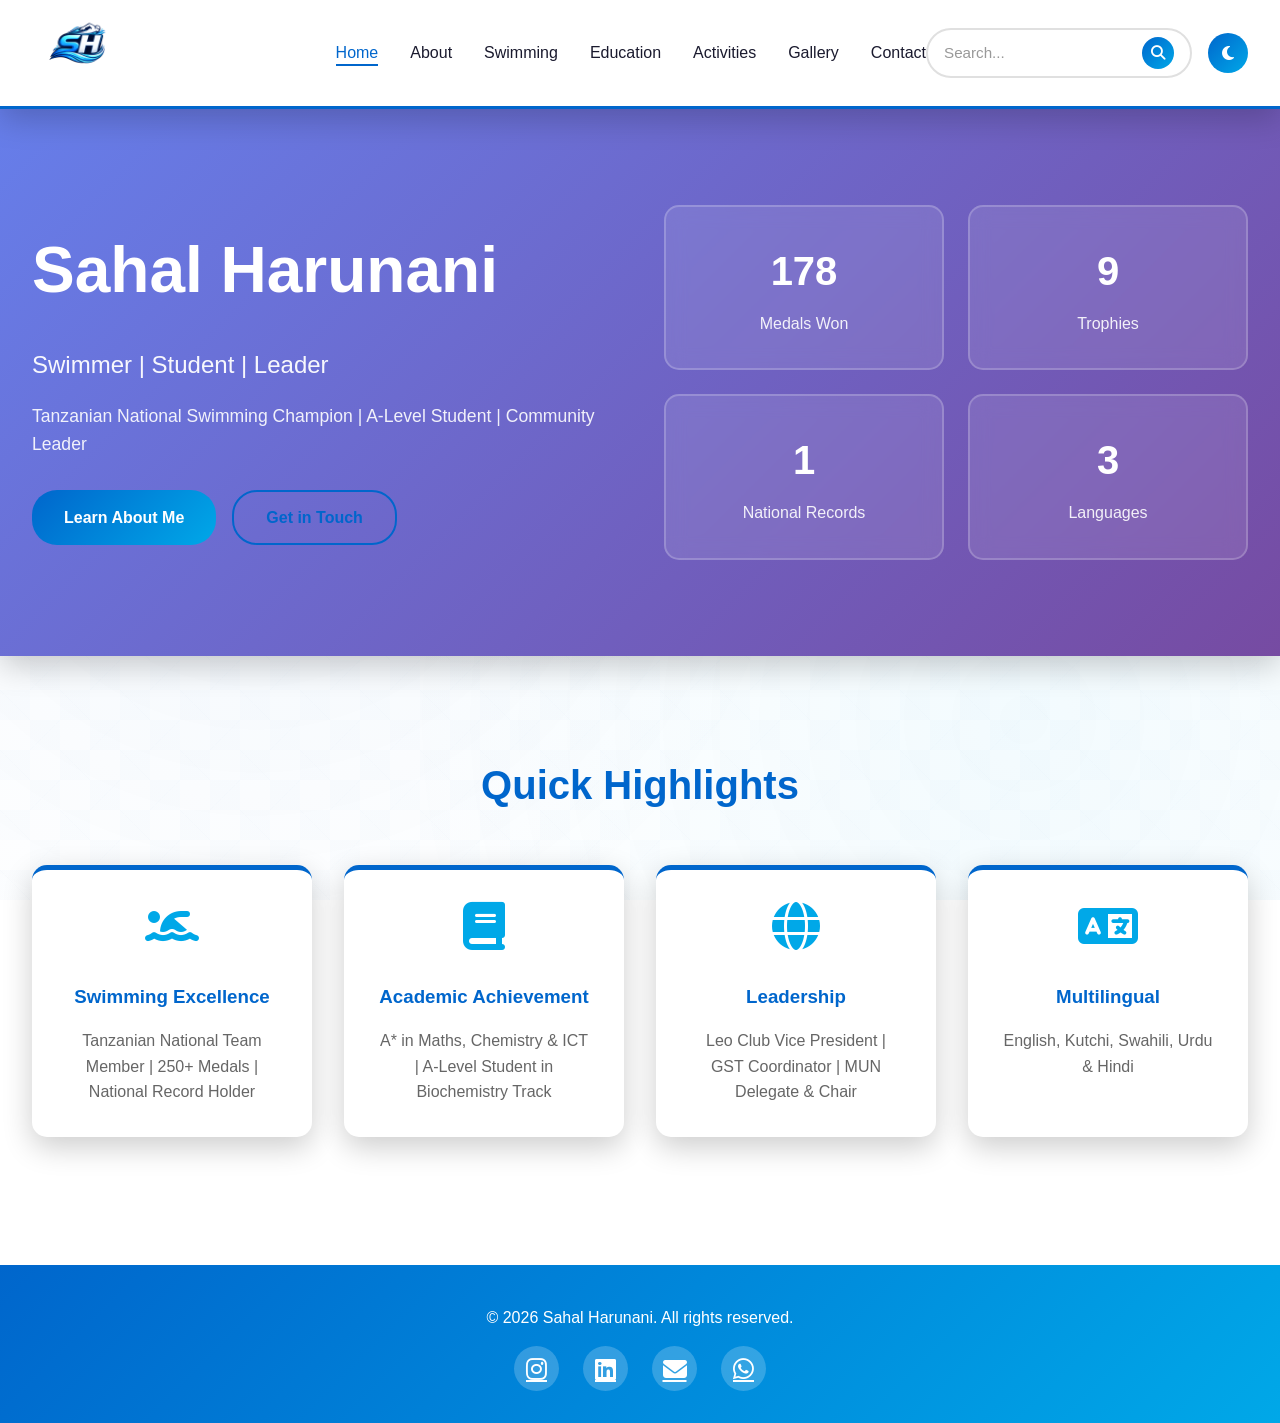
==== commit ec467895: "Update index.html" ====
--- a/index.html
+++ b/index.html
@@ -12,7 +12,7 @@
     <nav class="navbar">
     <div class="nav-container">
         <div class="nav-logo">
-            <a href="index.html"><img src="sahallogo.png" style="width: 20%; height: 20%;"><img></a>
+            <a href="index.html"><img src="sahallogo.png" style="width: 30%; height: 30%;"><img></a>
         </div>
         <ul class="nav-menu">
             <li><a href="index.html" class="nav-link">Home</a></li>
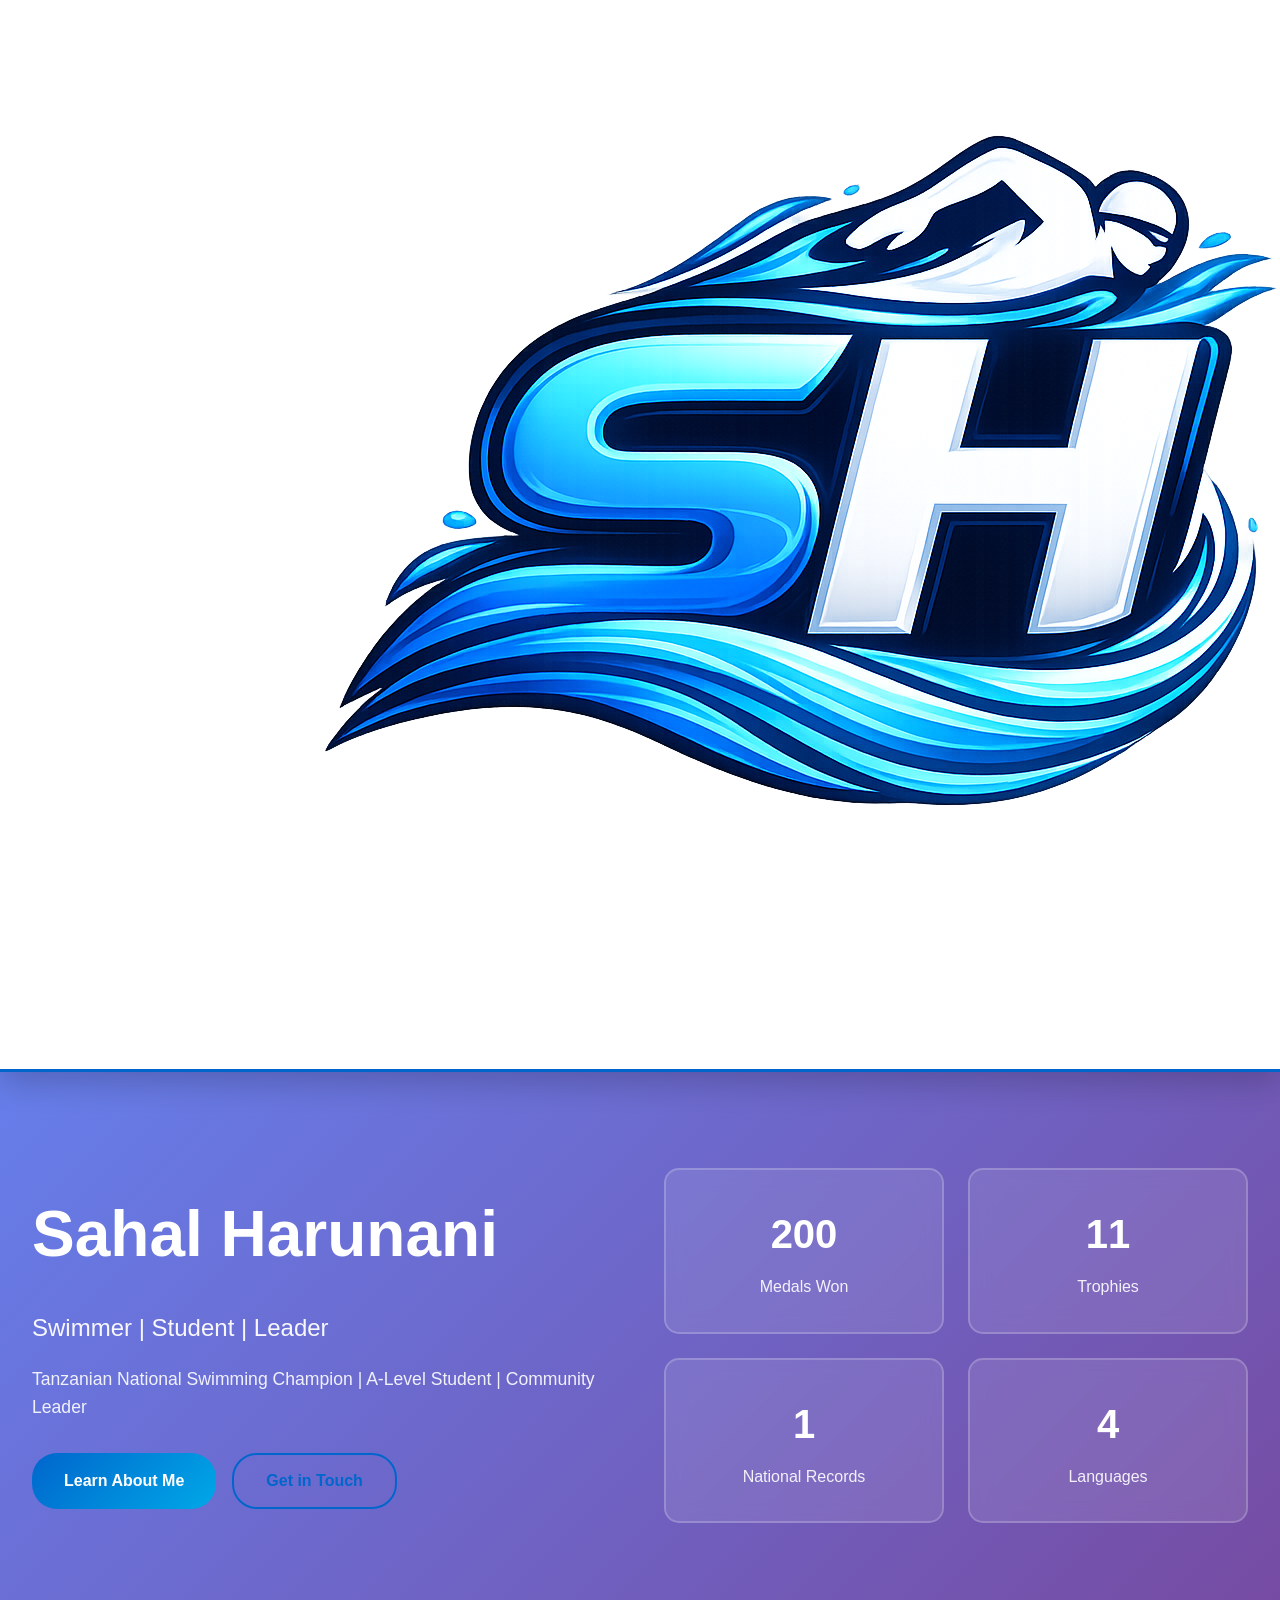
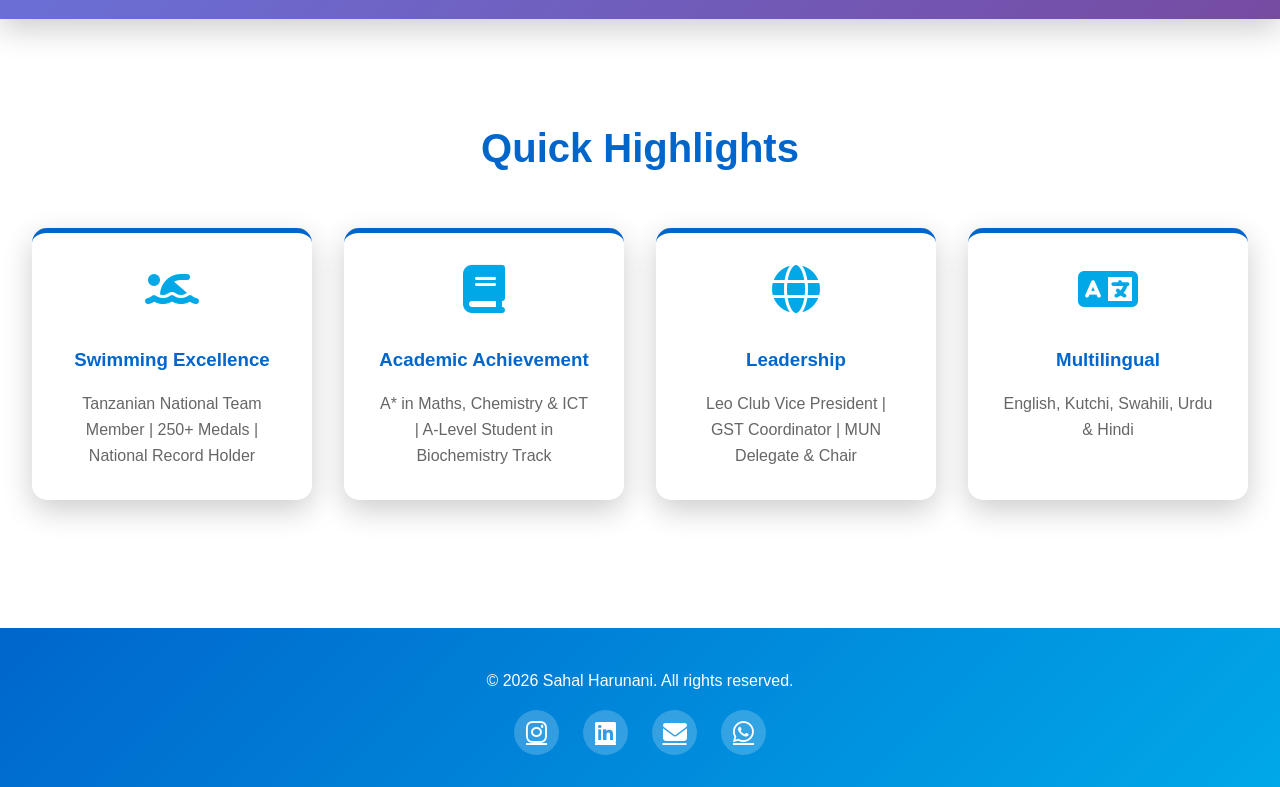
==== commit 8162c4d1: "Update index.html" ====
--- a/index.html
+++ b/index.html
@@ -12,7 +12,7 @@
     <nav class="navbar">
     <div class="nav-container">
         <div class="nav-logo">
-            <a href="index.html"><img src="sahallogo.png" style="width: 30%; height: 30%;"><img></a>
+            <a href="index.html"><img src="sahallogo.png"><img></a>
         </div>
         <ul class="nav-menu">
             <li><a href="index.html" class="nav-link">Home</a></li>
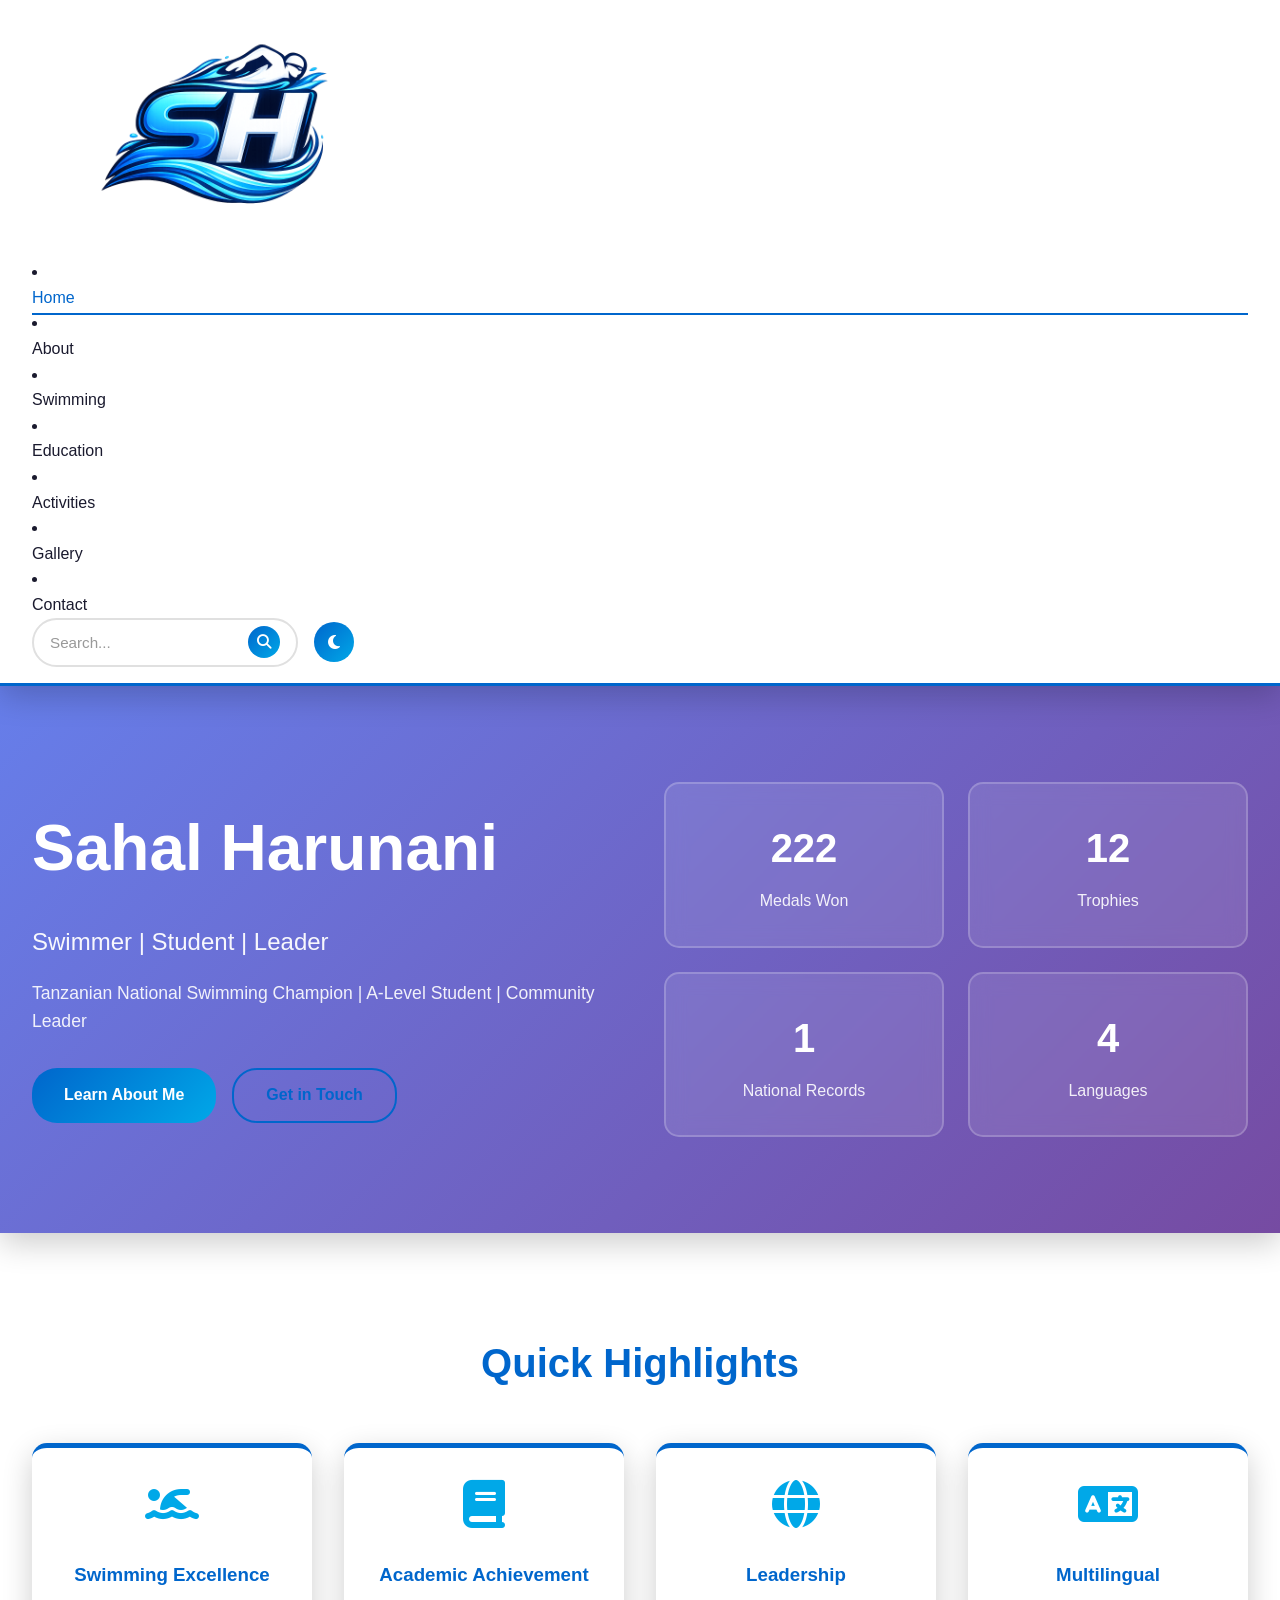
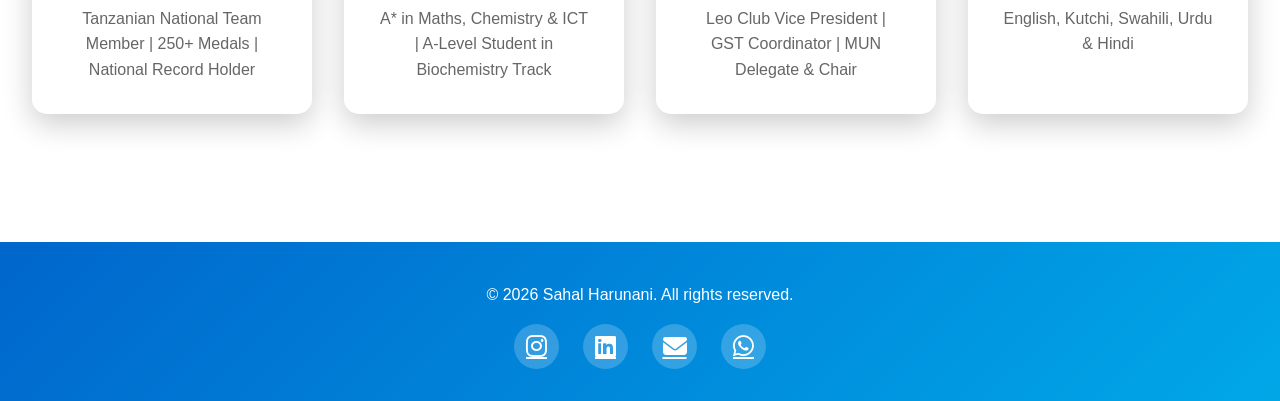
==== commit 3af1198a: "Update index.html" ====
--- a/index.html
+++ b/index.html
@@ -12,7 +12,7 @@
     <nav class="navbar">
     <div class="nav-container">
         <div class="nav-logo">
-            <a href="index.html"><img src="sahallogo.png"><img></a>
+            <a href="index.html"><img src="sahallogo.png" style="width: 30%; height: 30%;><img></a>
         </div>
         <ul class="nav-menu">
             <li><a href="index.html" class="nav-link">Home</a></li>
--- a/styles.css
+++ b/styles.css
@@ -129,6 +129,11 @@
 
 /* ===== Navigation ===== */
 .navbar {
+    
+    display: flex;
+    align-items: center;
+    justify-content: flex-start; /* keeps everything close */
+    gap: 20px; /* controls space between logo & menu */
     background-color: var(--light-bg);
     padding: 1rem 0;
     box-shadow: var(--shadow);
@@ -149,16 +154,11 @@
 }
 
 .nav-logo a {
-    font-size: 1.8rem;
-    font-weight: bold;
-    color: var(--primary-color);
+    display: flex;
+    align-items: center;
     text-decoration: none;
-    transition: var(--transition);
-    background: linear-gradient(135deg, var(--primary-color), var(--secondary-color));
-    -webkit-background-clip: text;
-    -webkit-text-fill-color: transparent;
-    background-clip: text;
-}
+}
+
 
 .nav-logo a:hover {
     transform: scale(1.1);
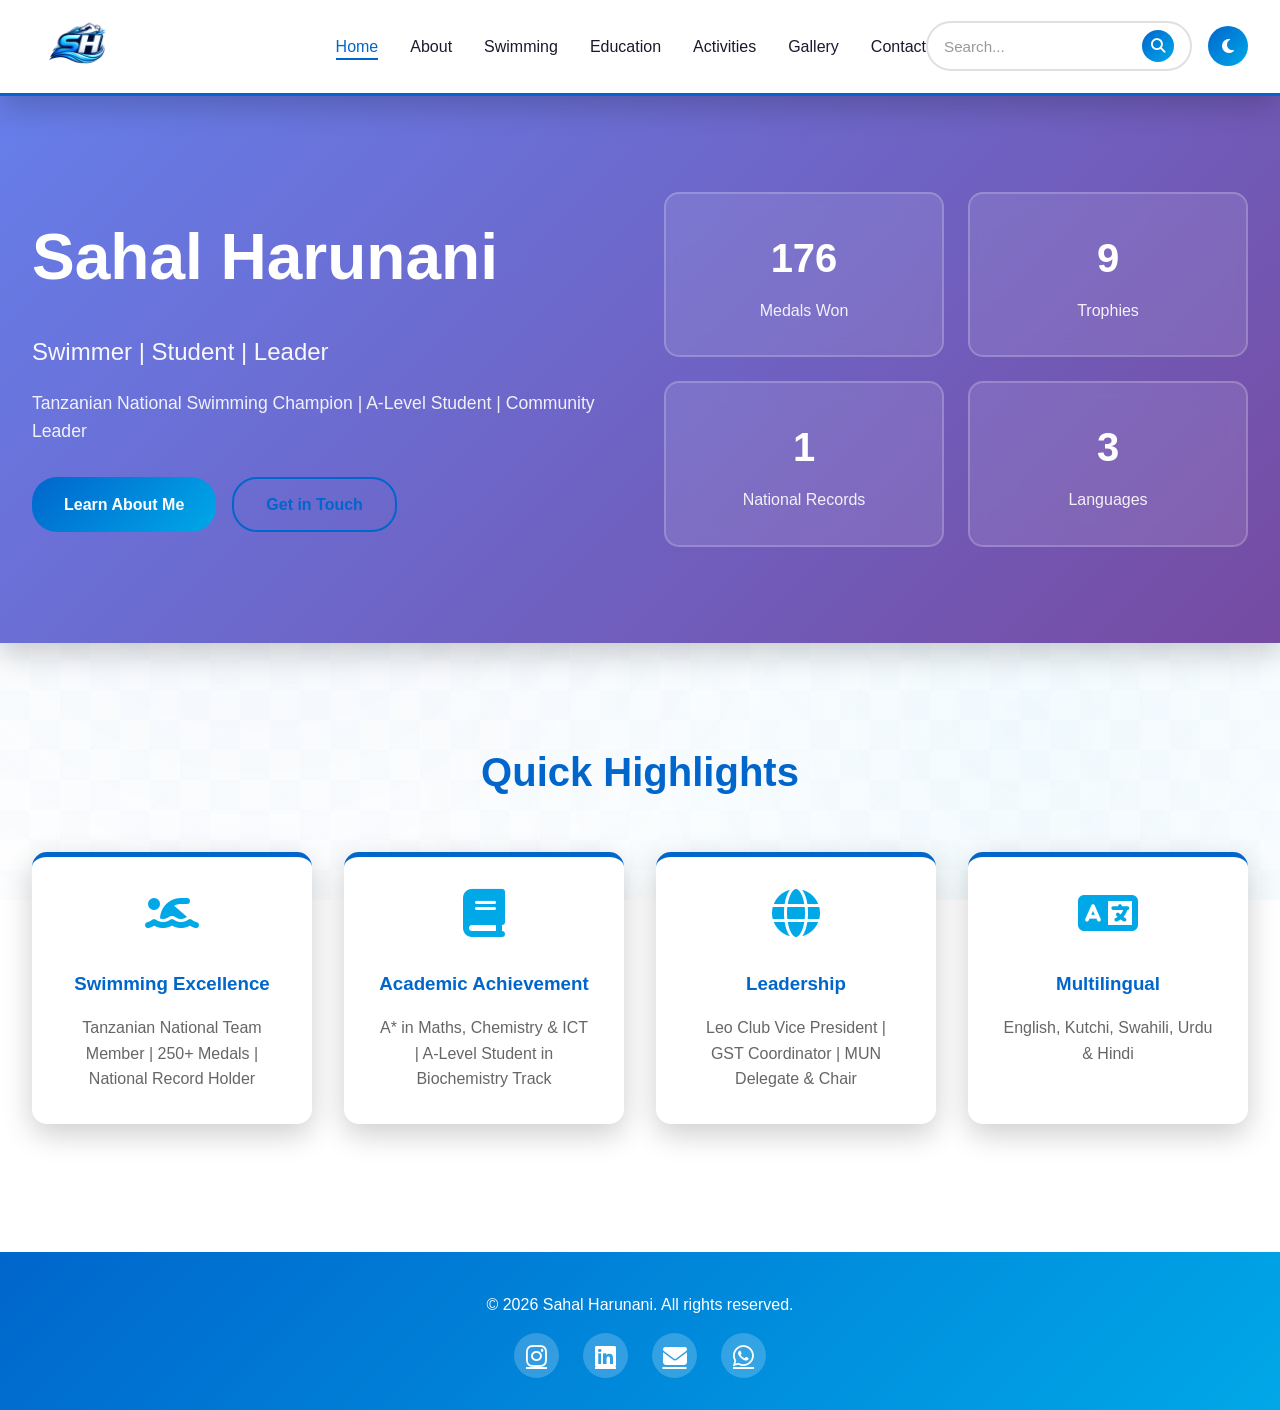
==== commit af82bd37: "Update index.html" ====
--- a/index.html
+++ b/index.html
@@ -12,7 +12,7 @@
     <nav class="navbar">
     <div class="nav-container">
         <div class="nav-logo">
-            <a href="index.html"><img src="sahallogo.png" style="width: 30%; height: 30%;><img></a>
+            <a href="index.html"><img src="sahallogo.png" style="width: 30%; height: 30%;"><img></a>
         </div>
         <ul class="nav-menu">
             <li><a href="index.html" class="nav-link">Home</a></li>
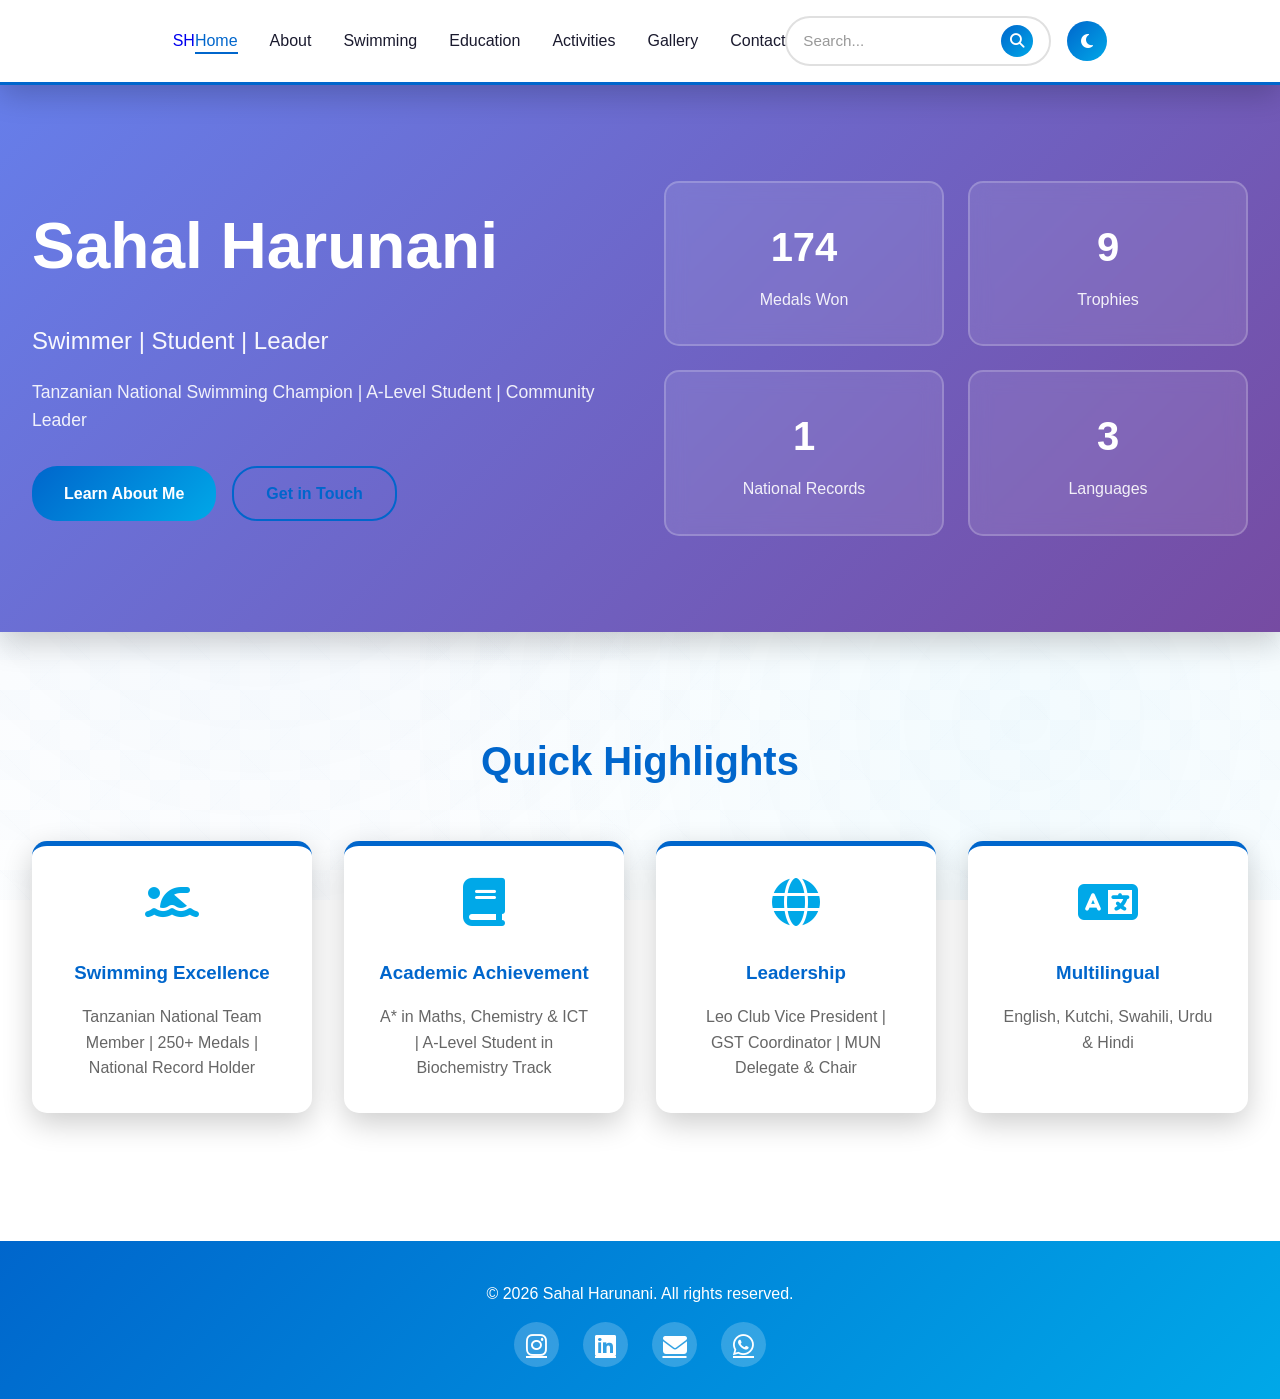
==== commit 0e6177b3: "Update index.html" ====
--- a/index.html
+++ b/index.html
@@ -12,7 +12,7 @@
     <nav class="navbar">
     <div class="nav-container">
         <div class="nav-logo">
-            <a href="index.html"><img src="sahallogo.png" style="width: 30%; height: 30%;"><img></a>
+            <a href="index.html">SH</a>
         </div>
         <ul class="nav-menu">
             <li><a href="index.html" class="nav-link">Home</a></li>
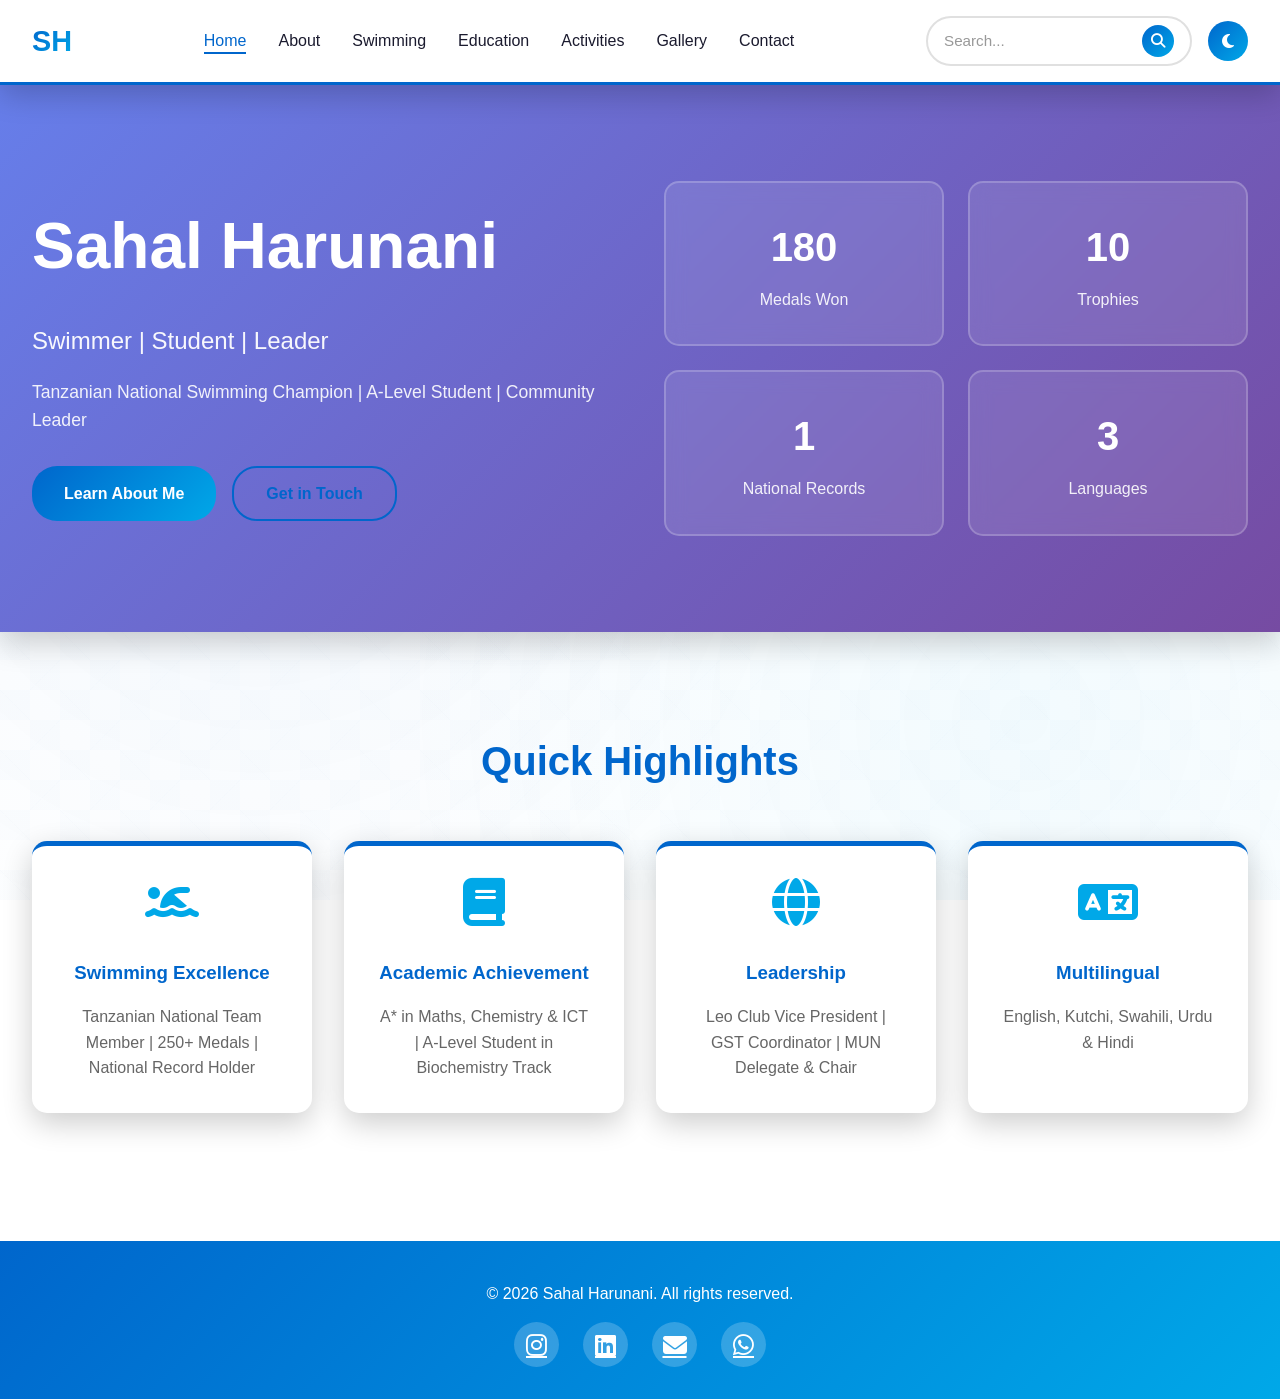
==== commit 022ec120: "Update index.html" ====
--- a/index.html
+++ b/index.html
@@ -3,6 +3,10 @@
 <head>
     <meta charset="UTF-8">
     <meta name="viewport" content="width=device-width, initial-scale=1.0">
+    <link rel="icon" type="image/png" href="logo.png">
+	<link rel="icon" type="image/png" sizes ="32x32" href="logo.png">
+	<link rel="icon" type="image/png" sizes ="16x16" href="logo.png">
+	<link rel="icon" type="image/png" sizes ="48x48" href="logo.png">
     <title>Sahal Harunani - Portfolio</title>
     <link rel="stylesheet" href="styles.css">
     <link rel="stylesheet" href="https://cdnjs.cloudflare.com/ajax/libs/font-awesome/6.4.0/css/all.min.css">
--- a/styles.css
+++ b/styles.css
@@ -129,11 +129,6 @@
 
 /* ===== Navigation ===== */
 .navbar {
-    
-    display: flex;
-    align-items: center;
-    justify-content: flex-start; /* keeps everything close */
-    gap: 20px; /* controls space between logo & menu */
     background-color: var(--light-bg);
     padding: 1rem 0;
     box-shadow: var(--shadow);
@@ -154,11 +149,16 @@
 }
 
 .nav-logo a {
-    display: flex;
-    align-items: center;
+    font-size: 1.8rem;
+    font-weight: bold;
+    color: var(--primary-color);
     text-decoration: none;
-}
-
+    transition: var(--transition);
+    background: linear-gradient(135deg, var(--primary-color), var(--secondary-color));
+    -webkit-background-clip: text;
+    -webkit-text-fill-color: transparent;
+    background-clip: text;
+}
 
 .nav-logo a:hover {
     transform: scale(1.1);
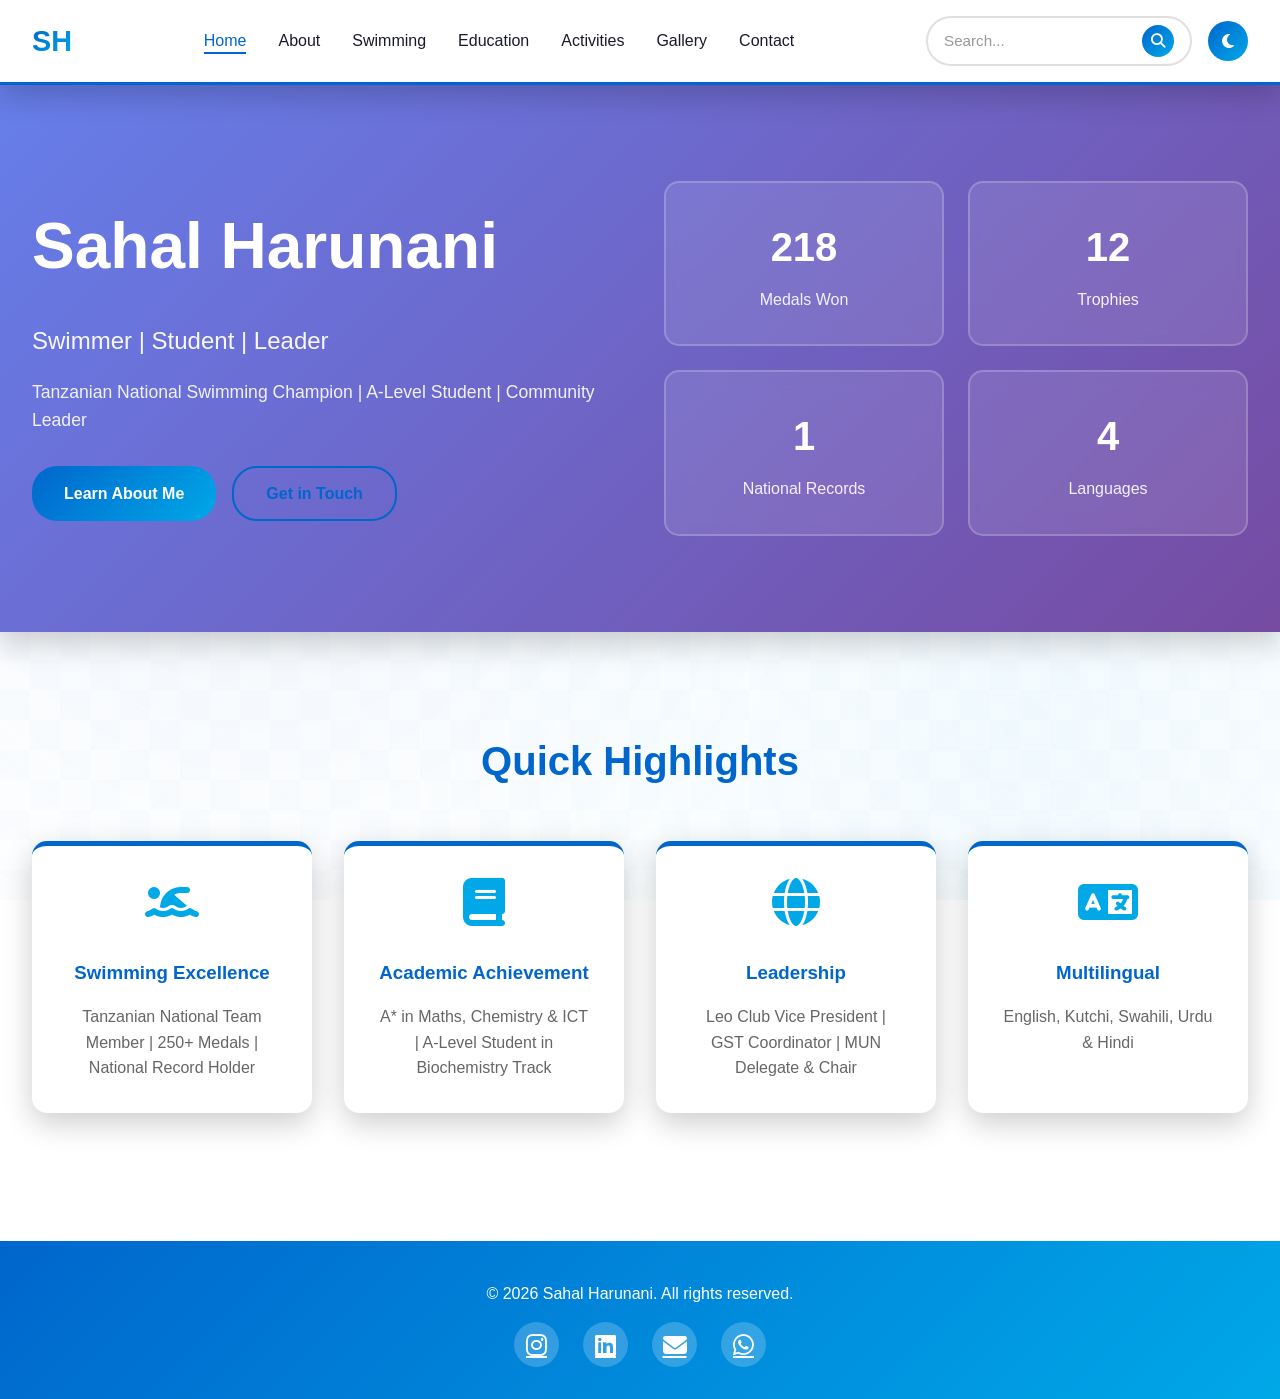
==== commit 32257bec: "Update index.html" ====
--- a/index.html
+++ b/index.html
@@ -3,10 +3,7 @@
 <head>
     <meta charset="UTF-8">
     <meta name="viewport" content="width=device-width, initial-scale=1.0">
-    <link rel="icon" type="image/png" href="logo.png">
-	<link rel="icon" type="image/png" sizes ="32x32" href="logo.png">
-	<link rel="icon" type="image/png" sizes ="16x16" href="logo.png">
-	<link rel="icon" type="image/png" sizes ="48x48" href="logo.png">
+   
     <title>Sahal Harunani - Portfolio</title>
     <link rel="stylesheet" href="styles.css">
     <link rel="stylesheet" href="https://cdnjs.cloudflare.com/ajax/libs/font-awesome/6.4.0/css/all.min.css">
